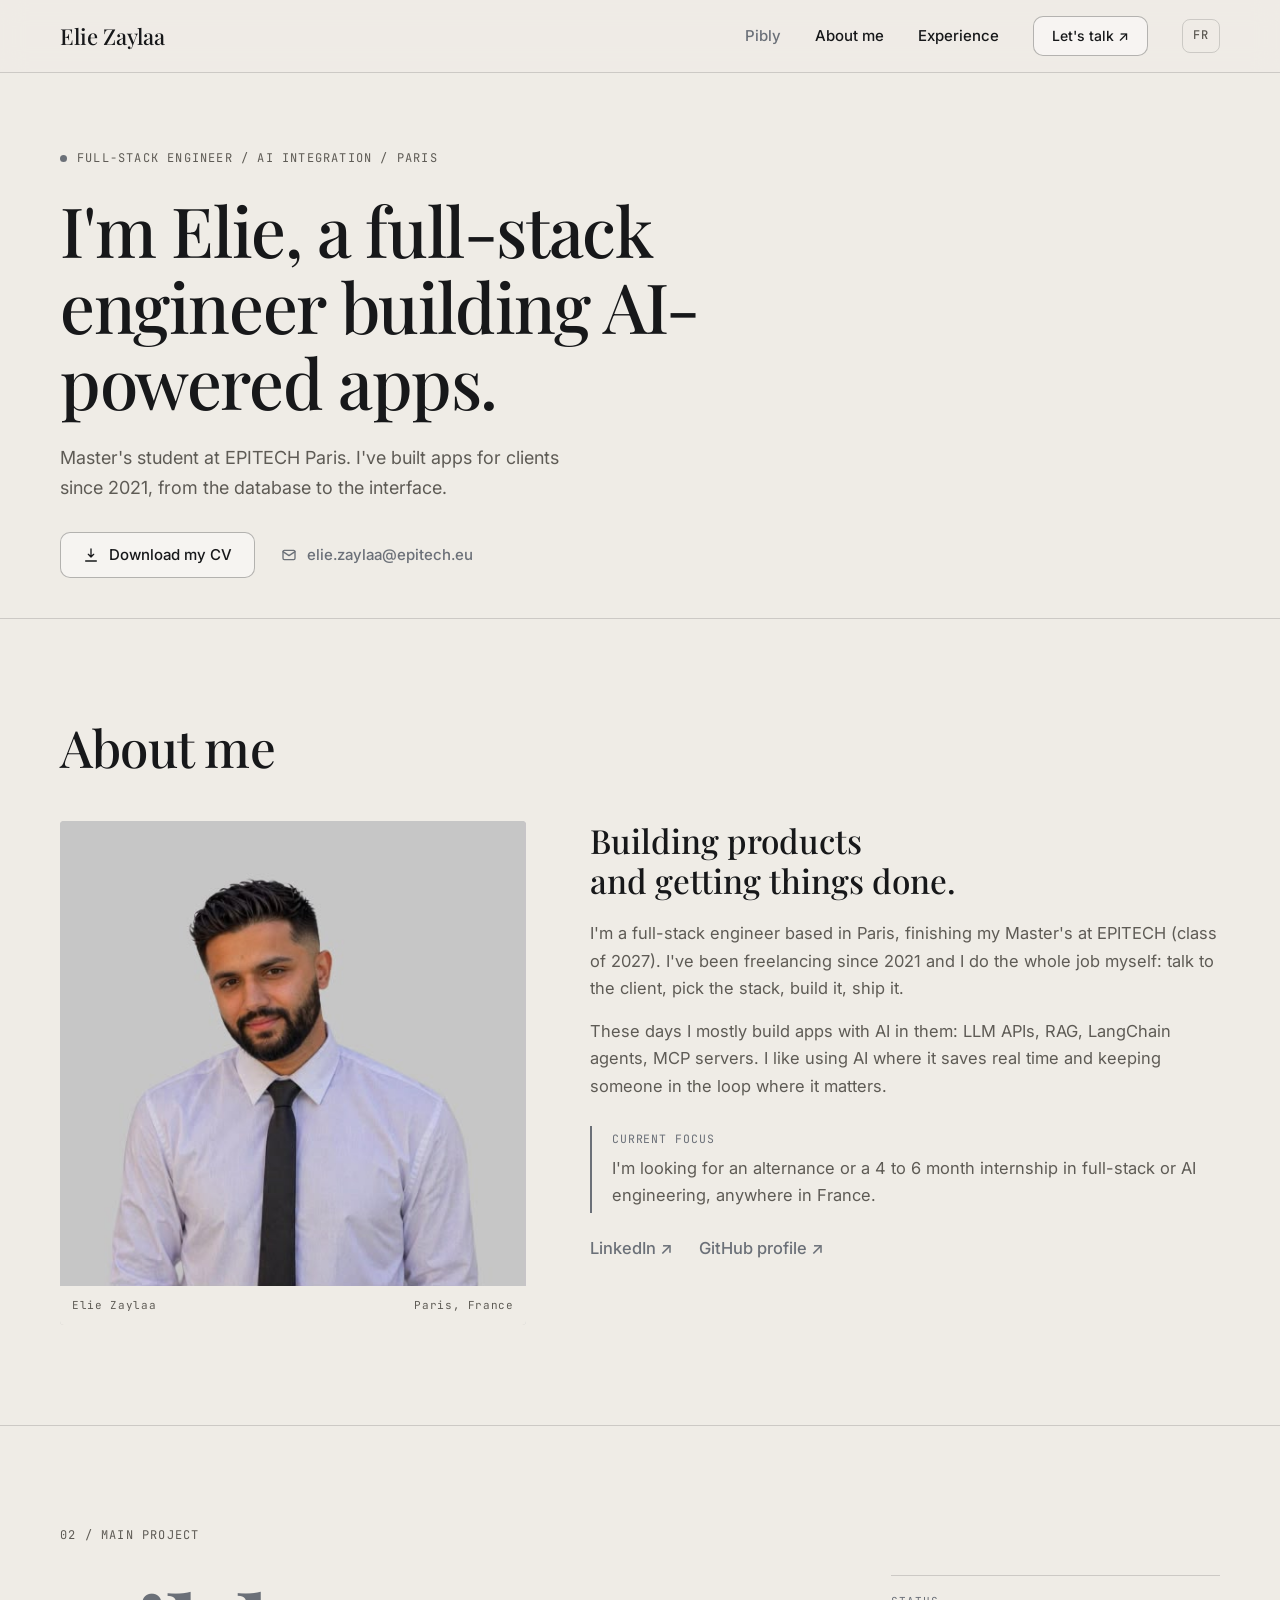
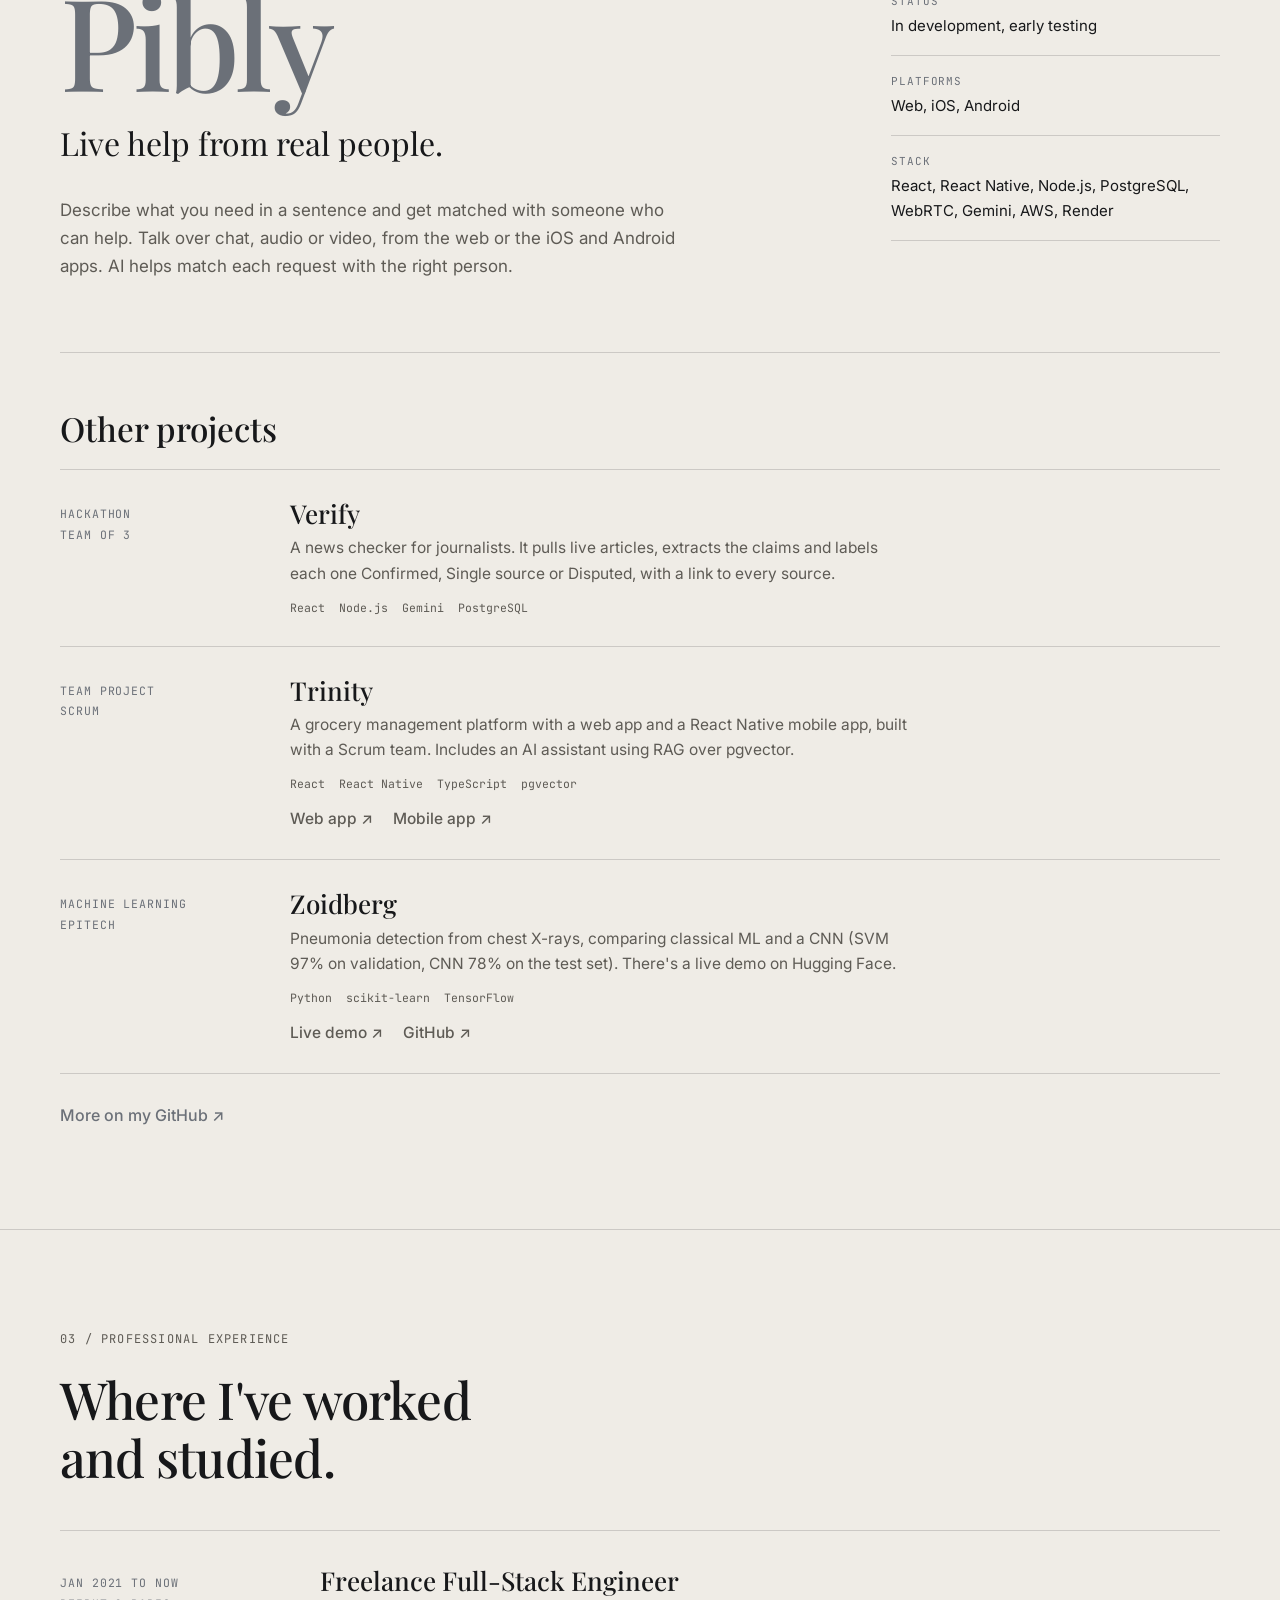
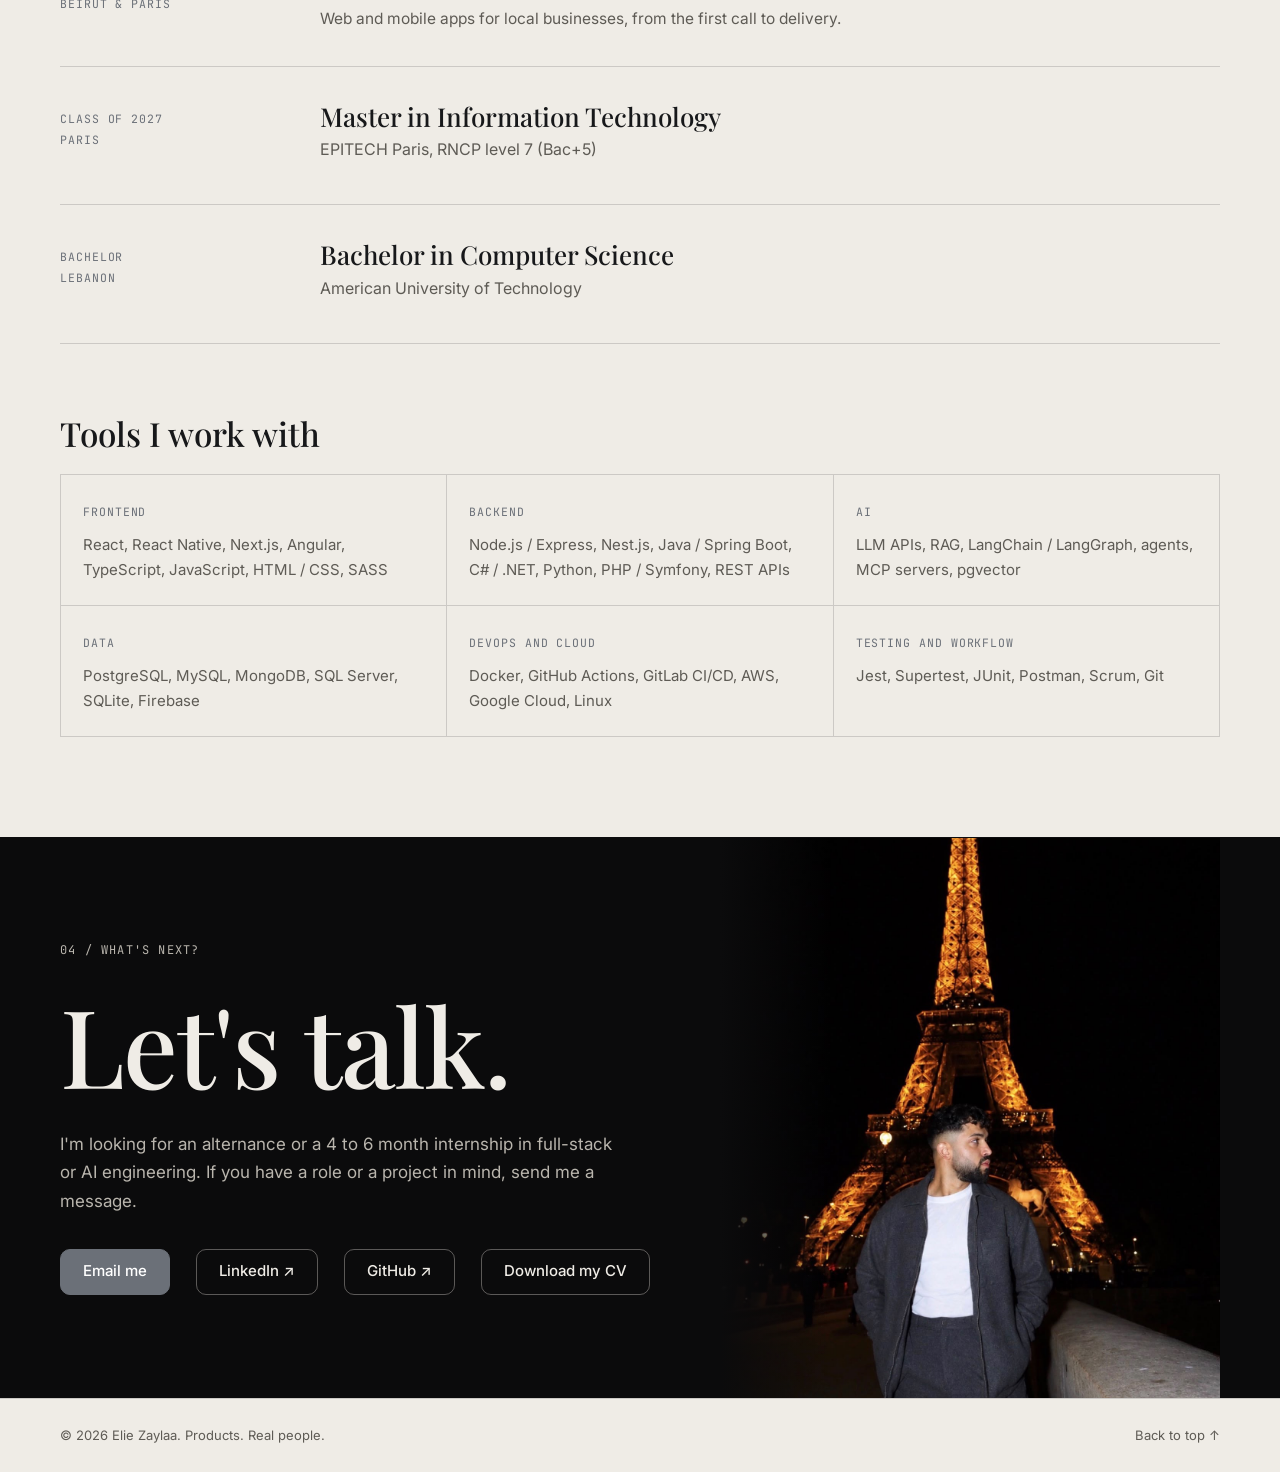
==== index.html @ 5b3e80db "Make refresh always return to the top Co-Authored-By: Claude Sonnet 5.5 <noreply@anthropic.com> Clau" ====
<!doctype html>
<html lang="en">
  <head>
    <meta charset="UTF-8" />
    <script>if ("scrollRestoration" in history) history.scrollRestoration = "manual";</script>
    <meta name="viewport" content="width=device-width, initial-scale=1.0" />
    <meta name="theme-color" content="#e9e6df" />

    <title>Elie Zaylaa | Full-Stack Engineer in Paris</title>
    <meta
      name="description"
      content="Elie Zaylaa is a full-stack engineer based in Paris, Master's student at EPITECH and freelancer since 2021. Open to alternance and internships in France."
    />
    <link rel="canonical" href="https://eliezaylaa.com/" />
    <link rel="alternate" hreflang="en" href="https://eliezaylaa.com/" />
    <link rel="alternate" hreflang="fr" href="https://eliezaylaa.com/fr/" />

    <meta property="og:type" content="website" />
    <meta property="og:title" content="Elie Zaylaa | Full-Stack Engineer in Paris" />
    <meta
      property="og:description"
      content="Full-stack engineer, EPITECH Paris, freelancing since 2021. Open to alternance and internships."
    />
    <meta property="og:url" content="https://eliezaylaa.com/" />
    <meta name="twitter:card" content="summary" />

    <link rel="icon" href="assets/favicon.svg" type="image/svg+xml" />

    <link rel="preconnect" href="https://fonts.googleapis.com" />
    <link rel="preconnect" href="https://fonts.gstatic.com" crossorigin />
    <link
      href="https://fonts.googleapis.com/css2?family=Inter:wght@400;500;600&family=Playfair+Display:wght@400;500;600&family=JetBrains+Mono:wght@400;500&display=swap"
      rel="stylesheet"
    />
    <link rel="stylesheet" href="css/style.css?v=11" />

    <script type="application/ld+json">
      {
        "@context": "https://schema.org",
        "@type": "Person",
        "name": "Elie Zaylaa",
        "url": "https://eliezaylaa.com/",
        "jobTitle": "Full-Stack Engineer",
        "email": "mailto:elie.zaylaa@epitech.eu",
        "address": { "@type": "PostalAddress", "addressLocality": "Paris", "addressCountry": "FR" },
        "alumniOf": "EPITECH Paris",
        "sameAs": ["https://github.com/eliezaylaa", "https://linkedin.com/in/eliezaylaa"]
      }
    </script>
  </head>

  <body>
    <a class="skip" href="#main">Skip to content</a>

    <header class="nav" id="nav">
      <div class="nav-inner">
        <a class="brand" href="#top">Elie Zaylaa</a>
        <button class="nav-toggle" aria-label="Toggle menu" aria-expanded="false" aria-controls="nav-links">
          <span></span><span></span>
        </button>
        <nav id="nav-links" class="nav-links" aria-label="Main">
          <a class="nav-pibly" href="#projects">Pibly</a>
          <a href="#about">About me</a>
          <a href="#experience">Experience</a>
          <a href="#contact" class="btn small">Let's talk ↗</a>
          <a class="lang" href="fr/" hreflang="fr" lang="fr" aria-label="Version française">FR</a>
        </nav>
      </div>
    </header>

    <main id="main">
      <!-- HERO -->
      <section class="hero" id="top">
        <div class="wrap hero-grid">
          <div class="hero-text">
          <p class="label"><i class="dot"></i> Full-stack engineer / AI integration / Paris</p>
          <h1>I'm Elie, a full-stack engineer building AI-powered apps.</h1>
          <p class="lead">Master's student at EPITECH Paris. I've built apps for clients since 2021, from the database to the interface.</p>
          <div class="hero-actions">
            <a class="btn" href="assets/en/CV_Elie_Zaylaa.pdf" download>
              <svg width="16" height="16" viewBox="0 0 24 24" fill="none" stroke="currentColor" stroke-width="2" stroke-linecap="round" stroke-linejoin="round" aria-hidden="true"><path d="M12 3v12m0 0l-4-4m4 4l4-4M4 21h16"/></svg>
              Download my CV
            </a>
            <a class="mail" href="mailto:elie.zaylaa@epitech.eu">
              <svg width="16" height="16" viewBox="0 0 24 24" fill="none" stroke="currentColor" stroke-width="2" stroke-linecap="round" stroke-linejoin="round" aria-hidden="true"><rect x="3" y="5" width="18" height="14" rx="2"/><path d="M3 7l9 6 9-6"/></svg>
              elie.zaylaa@epitech.eu
            </a>
          </div>
          </div>
        </div>
      </section>

      <!-- ABOUT -->
      <section class="section" id="about">
        <div class="wrap">
          <h2 class="title reveal">About me</h2>
          <div class="about-grid">
            <figure class="portrait reveal">
              <img src="assets/photo.jpg?v=4" alt="Elie Zaylaa" width="1200" height="1200" loading="lazy" />
              <figcaption><span>Elie Zaylaa</span><span>Paris, France</span></figcaption>
            </figure>
            <div class="reveal">
              <h3 class="serif-lg">Building products<br />and getting things done.</h3>
              <p>
                I'm a full-stack engineer based in Paris, finishing my Master's at EPITECH (class of 2027). I've been
                freelancing since 2021 and I do the whole job myself: talk to the client, pick the stack, build it,
                ship it.
              </p>
              <p>
                These days I mostly build apps with AI in them: LLM APIs, RAG, LangChain agents, MCP servers. I like
                using AI where it saves real time and keeping someone in the loop where it matters.
              </p>
              <blockquote class="focus">
                <span class="mono-sm red">Current focus</span>
                I'm looking for an alternance or a 4 to 6 month internship in full-stack or AI engineering, anywhere
                in France.
              </blockquote>
              <p class="links">
                <a href="https://linkedin.com/in/eliezaylaa" target="_blank" rel="noopener">LinkedIn ↗</a>
                <a href="https://github.com/eliezaylaa" target="_blank" rel="noopener">GitHub profile ↗</a>
              </p>
            </div>
          </div>
        </div>
      </section>

      <!-- PROJECTS -->
      <section class="section" id="projects">
        <div class="wrap">
          <p class="label reveal">02 / Main project</p>

          <div class="pibly reveal">
            <div class="pibly-main">
              <h2 class="pibly-title">Pibly</h2>
              <p class="pibly-tag">Live help from real people.</p>
              <p>
                Describe what you need in a sentence and get matched with someone who can help. Talk over chat, audio
                or video, from the web or the iOS and Android apps. AI helps match each request with the right person.
              </p>
            </div>
            <dl class="spec">
              <div><dt>Status</dt><dd>In development, early testing</dd></div>
              <div><dt>Platforms</dt><dd>Web, iOS, Android</dd></div>
              <div><dt>Stack</dt><dd>React, React Native, Node.js, PostgreSQL, WebRTC, Gemini, AWS, Render</dd></div>
            </dl>
          </div>

          <h3 class="serif-lg others-title reveal">Other projects</h3>
          <ul class="others">
            <li class="reveal">
              <div class="o-meta mono-sm">Hackathon<br />Team of 3</div>
              <div class="o-body">
                <h3>Verify</h3>
                <p>A news checker for journalists. It pulls live articles, extracts the claims and labels each one Confirmed, Single source or Disputed, with a link to every source.</p>
                <p class="tags"><span>React</span><span>Node.js</span><span>Gemini</span><span>PostgreSQL</span></p>
              </div>
            </li>
            <li class="reveal">
              <div class="o-meta mono-sm">Team project<br />Scrum</div>
              <div class="o-body">
                <h3>Trinity</h3>
                <p>A grocery management platform with a web app and a React Native mobile app, built with a Scrum team. Includes an AI assistant using RAG over pgvector.</p>
                <p class="tags"><span>React</span><span>React Native</span><span>TypeScript</span><span>pgvector</span></p>
                <p class="o-links">
                  <a href="https://github.com/eliezaylaa/grocery-management-platform" target="_blank" rel="noopener">Web app ↗</a>
                  <a href="https://github.com/Cello-miao/TrinityDevApp" target="_blank" rel="noopener">Mobile app ↗</a>
                </p>
              </div>
            </li>
            <li class="reveal">
              <div class="o-meta mono-sm">Machine learning<br />EPITECH</div>
              <div class="o-body">
                <h3>Zoidberg</h3>
                <p>Pneumonia detection from chest X-rays, comparing classical ML and a CNN (SVM 97% on validation, CNN 78% on the test set). There's a live demo on Hugging Face.</p>
                <p class="tags"><span>Python</span><span>scikit-learn</span><span>TensorFlow</span></p>
                <p class="o-links">
                  <a href="https://huggingface.co/spaces/eliezaylaa/zoidberg" target="_blank" rel="noopener">Live demo ↗</a>
                  <a href="https://github.com/eliezaylaa/zoidberg" target="_blank" rel="noopener">GitHub ↗</a>
                </p>
              </div>
            </li>
          </ul>
          <p class="more reveal"><a href="https://github.com/eliezaylaa" target="_blank" rel="noopener">More on my GitHub ↗</a></p>
        </div>
      </section>

      <!-- EXPERIENCE -->
      <section class="section" id="experience">
        <div class="wrap">
          <p class="label reveal">03 / Professional experience</p>
          <h2 class="title reveal">Where I've worked<br />and studied.</h2>

          <div class="timeline">
            <div class="t-item reveal">
              <div class="t-meta mono-sm">Jan 2021 to now<br />Beirut &amp; Paris</div>
              <div class="t-body">
                <h3>Freelance Full-Stack Engineer</h3>
                <p>Web and mobile apps for local businesses, from the first call to delivery.</p>
              </div>
            </div>
            <div class="t-item reveal">
              <div class="t-meta mono-sm">Class of 2027<br />Paris</div>
              <div class="t-body">
                <h3>Master in Information Technology</h3>
                <p class="sub">EPITECH Paris, RNCP level 7 (Bac+5)</p>
              </div>
            </div>
            <div class="t-item reveal">
              <div class="t-meta mono-sm">Bachelor<br />Lebanon</div>
              <div class="t-body">
                <h3>Bachelor in Computer Science</h3>
                <p class="sub">American University of Technology</p>
              </div>
            </div>
          </div>

          <h3 class="serif-lg tools-title reveal">Tools I work with</h3>
          <div class="toolbox reveal">
            <div><span class="mono-sm red">Frontend</span><p>React, React Native, Next.js, Angular, TypeScript, JavaScript, HTML / CSS, SASS</p></div>
            <div><span class="mono-sm red">Backend</span><p>Node.js / Express, Nest.js, Java / Spring Boot, C# / .NET, Python, PHP / Symfony, REST APIs</p></div>
            <div><span class="mono-sm red">AI</span><p>LLM APIs, RAG, LangChain / LangGraph, agents, MCP servers, pgvector</p></div>
            <div><span class="mono-sm red">Data</span><p>PostgreSQL, MySQL, MongoDB, SQL Server, SQLite, Firebase</p></div>
            <div><span class="mono-sm red">DevOps and cloud</span><p>Docker, GitHub Actions, GitLab CI/CD, AWS, Google Cloud, Linux</p></div>
            <div><span class="mono-sm red">Testing and workflow</span><p>Jest, Supertest, JUnit, Postman, Scrum, Git</p></div>
          </div>
        </div>
      </section>

      <!-- CONTACT -->
      <section class="section contact" id="contact">
        <div class="wrap contact-grid">
          <div class="contact-copy">
            <p class="label reveal">04 / What's next?</p>
            <h2 class="title big reveal">Let's talk.</h2>
            <p class="contact-text reveal">
              I'm looking for an alternance or a 4 to 6 month internship in full-stack or AI engineering. If you have a
              role or a project in mind, send me a message.
            </p>
            <div class="hero-actions reveal">
              <a class="btn red-btn" href="mailto:elie.zaylaa@epitech.eu">Email me</a>
              <a class="btn" href="https://linkedin.com/in/eliezaylaa" target="_blank" rel="noopener">LinkedIn ↗</a>
              <a class="btn" href="https://github.com/eliezaylaa" target="_blank" rel="noopener">GitHub ↗</a>
              <a class="btn" href="assets/en/CV_Elie_Zaylaa.pdf" download>Download my CV</a>
            </div>
          </div>
          <figure class="paris reveal">
            <img src="assets/paris.jpg?v=1" alt="Elie in front of the Eiffel Tower at night" width="1306" height="1971" loading="lazy" />
          </figure>
        </div>
      </section>
    </main>

    <footer class="footer">
      <div class="wrap footer-row">
        <span>© <span id="year">2026</span> Elie Zaylaa. Products. Real people.</span>
        <a href="#top">Back to top ↑</a>
      </div>
    </footer>

    <script src="js/main.js?v=5"></script>
  </body>
</html>
---- css/style.css ----
:root {
  --bg: #efece6;
  --ink: #17181a;
  --muted: #5e5b55;
  --line: rgba(23, 24, 26, 0.16);
  --red: #6b7078;
  --red-dark: #4b4f55;
  --card: rgba(255, 255, 255, 0.35);
  --serif: "Playfair Display", Georgia, serif;
  --mono: "JetBrains Mono", ui-monospace, monospace;
}

* { box-sizing: border-box; }
html { scroll-behavior: smooth; scroll-padding-top: 90px; }
body {
  margin: 0;
  font-family: Inter, system-ui, sans-serif;
  color: var(--ink);
  line-height: 1.65;
  -webkit-font-smoothing: antialiased;
  overflow-x: hidden;
  background-color: var(--bg);
}
a { color: inherit; text-decoration: none; }
ul { list-style: none; margin: 0; padding: 0; }
h1, h2, h3, p, blockquote, figure { margin: 0; }
img { max-width: 100%; display: block; }

.wrap { width: min(1160px, 100% - 56px); margin-inline: auto; }

.skip { position: absolute; left: -999px; top: 8px; z-index: 100; background: var(--ink); color: #fff; padding: 8px 14px; border-radius: 8px; }
.skip:focus { left: 8px; }
:focus-visible { outline: 2px solid var(--red); outline-offset: 3px; }

.mono-sm { font-family: var(--mono); font-size: 11.5px; letter-spacing: 0.08em; text-transform: uppercase; }
.red { color: var(--red); }

/* Nav */
.nav { position: sticky; top: 0; z-index: 50; background: rgba(239, 236, 230, 0.9); backdrop-filter: blur(12px); border-bottom: 1px solid var(--line); }
.nav-inner { width: min(1160px, 100% - 56px); margin-inline: auto; display: flex; align-items: center; justify-content: space-between; padding: 16px 0; }
.brand { font-family: var(--serif); font-weight: 500; font-size: 22px; letter-spacing: 0; }
.nav-links { display: flex; align-items: center; gap: 34px; font-size: 15px; font-weight: 500; }
.nav-links a:not(.btn):hover, .nav-links a.active { color: var(--red); }

.nav-toggle { display: none; background: none; border: 0; width: 42px; height: 42px; cursor: pointer; position: relative; }
.nav-toggle span { position: absolute; left: 10px; right: 10px; height: 2px; background: var(--ink); transition: transform 0.25s, top 0.25s; }
.nav-toggle span:first-child { top: 16px; }
.nav-toggle span:last-child { top: 24px; }
.nav-toggle[aria-expanded="true"] span:first-child { top: 20px; transform: rotate(45deg); }
.nav-toggle[aria-expanded="true"] span:last-child { top: 20px; transform: rotate(-45deg); }

/* Buttons */
.btn {
  display: inline-flex; align-items: center; gap: 10px; min-height: 46px; padding: 0 22px;
  border-radius: 10px; font-size: 15px; font-weight: 500;
  background: rgba(255, 255, 255, 0.45); border: 1px solid rgba(23, 24, 26, 0.3);
  transition: transform 0.2s, background 0.2s, border-color 0.2s;
}
.btn:hover { transform: translateY(-2px); background: #fff; border-color: var(--ink); }
.btn.small { min-height: 40px; padding: 0 18px; font-size: 14px; }
.btn.red-btn { background: var(--red); color: #fff; border-color: var(--red); }
.btn.red-btn:hover { background: var(--red-dark); border-color: var(--red-dark); }
.mail { display: inline-flex; align-items: center; gap: 10px; color: var(--red); font-weight: 500; font-size: 15px; }
.mail:hover { text-decoration: underline; text-underline-offset: 4px; }
.hero-actions { display: flex; flex-wrap: wrap; align-items: center; gap: 14px 26px; }

/* Labels and titles */
.label { display: flex; align-items: center; gap: 10px; font-family: var(--mono); font-size: 12px; letter-spacing: 0.1em; text-transform: uppercase; color: var(--muted); margin-bottom: 22px; }
.dot { width: 7px; height: 7px; border-radius: 50%; background: var(--red); }
h1 { font-family: var(--serif); font-weight: 500; font-size: clamp(38px, 5.4vw, 72px); line-height: 1.1; letter-spacing: -0.02em; max-width: 18ch; margin-bottom: 34px; }
.title { font-family: var(--serif); font-weight: 500; font-size: clamp(32px, 4vw, 52px); line-height: 1.12; letter-spacing: -0.015em; margin-bottom: 44px; }
.title.big { font-size: clamp(52px, 8.5vw, 112px); margin-bottom: 26px; }
.serif-lg { font-family: var(--serif); font-weight: 500; font-size: clamp(24px, 2.6vw, 34px); line-height: 1.2; margin-bottom: 20px; }

/* Hero */
.hero { padding: 76px 0 40px; }

/* Sections */
.section { padding: 100px 0; border-top: 1px solid var(--line); }
.about-grid { display: grid; grid-template-columns: 0.85fr 1.15fr; gap: 64px; align-items: start; }
.portrait { position: relative; border-radius: 4px; overflow: hidden; background: #c6c6c6; }
.portrait img { width: 100%; height: auto; aspect-ratio: 1 / 1; object-fit: cover; }
.portrait figcaption { display: flex; justify-content: space-between; padding: 10px 12px; font-family: var(--mono); font-size: 11px; letter-spacing: 0.06em; background: var(--bg); color: var(--muted); }
.about-grid p { color: var(--muted); margin-bottom: 16px; font-size: 16.5px; }
.focus { margin: 26px 0 22px; padding: 4px 0 4px 20px; border-left: 2px solid var(--red); color: var(--muted); font-size: 16.5px; }
.focus .mono-sm { display: block; margin-bottom: 6px; }
.about-grid .links { display: flex; gap: 26px; color: var(--red); font-weight: 500; margin: 0; }
.about-grid .links a:hover { text-decoration: underline; text-underline-offset: 4px; }

/* Main project */
.pibly { display: grid; grid-template-columns: 1.4fr 0.6fr; gap: 64px; align-items: start; padding: 8px 0 56px; border-bottom: 1px solid var(--line); }
.pibly-title { font-family: var(--serif); font-weight: 500; font-size: clamp(64px, 10vw, 128px); line-height: 1; letter-spacing: -0.03em; color: var(--red); }
.pibly-tag { font-family: var(--serif); font-size: clamp(22px, 2.6vw, 32px); margin: 14px 0 26px; }
.pibly-main p:not(.pibly-tag) { color: var(--muted); font-size: 17px; max-width: 56ch; margin-bottom: 16px; }
.spec { margin: 0; border-top: 1px solid var(--line); }
.spec div { padding: 16px 0; border-bottom: 1px solid var(--line); }
.spec dt { font-family: var(--mono); font-size: 11px; letter-spacing: 0.08em; text-transform: uppercase; color: var(--red); margin-bottom: 4px; }
.spec dd { margin: 0; color: var(--ink); font-size: 15px; }

/* Other projects */
.others-title { margin-top: 56px; }
.others { border-top: 1px solid var(--line); }
.others li { display: grid; grid-template-columns: 200px 1fr; gap: 30px; padding: 28px 0; border-bottom: 1px solid var(--line); }
.o-meta { color: var(--red); padding-top: 6px; line-height: 1.8; }
.o-body h3 { font-family: var(--serif); font-weight: 500; font-size: 26px; line-height: 1.2; margin-bottom: 6px; }
.o-body p { color: var(--muted); font-size: 15.5px; max-width: 62ch; }
.tags { display: flex; flex-wrap: wrap; gap: 6px 14px; margin-top: 12px; }
.tags span { font-family: var(--mono); font-size: 11.5px; color: var(--muted); }
.o-links { display: flex; gap: 20px; margin-top: 12px; color: var(--red); font-weight: 500; font-size: 15px; }
.o-links a:hover { text-decoration: underline; text-underline-offset: 4px; }
.more { margin-top: 28px; color: var(--red); font-weight: 500; }
.more a:hover { text-decoration: underline; text-underline-offset: 4px; }

/* Timeline */
.timeline { border-top: 1px solid var(--line); }
.t-item { display: grid; grid-template-columns: 230px 1fr; gap: 30px; padding: 34px 0; border-bottom: 1px solid var(--line); }
.t-meta { color: var(--red); padding-top: 8px; line-height: 1.8; }
.t-body h3 { font-family: var(--serif); font-weight: 500; font-size: 26px; line-height: 1.2; }
.sub { color: var(--muted); margin: 4px 0 8px; }
.t-body ul { margin-top: 12px; }
.t-body li { position: relative; padding-left: 20px; color: var(--muted); font-size: 15.5px; margin-bottom: 8px; }
.t-body li::before { content: ""; position: absolute; left: 0; top: 0.78em; width: 9px; height: 1px; background: var(--red); }
.tools-title { margin-top: 70px; }
.toolbox { display: grid; grid-template-columns: repeat(3, 1fr); gap: 0; border-top: 1px solid var(--line); border-left: 1px solid var(--line); }
.toolbox div { padding: 22px; border-right: 1px solid var(--line); border-bottom: 1px solid var(--line); }
.toolbox p { margin-top: 10px; color: var(--muted); font-size: 15px; }

/* Contact */
.contact-text { max-width: 52ch; color: var(--muted); font-size: 17px; margin-bottom: 34px; }
.footer { border-top: 1px solid var(--line); padding: 26px 0; font-size: 13px; color: var(--muted); }
.footer-row { display: flex; justify-content: space-between; gap: 12px; flex-wrap: wrap; }
.footer a:hover { color: var(--red); }

/* Reveal */
.js .reveal { opacity: 0; transform: translateY(22px); transition: opacity 0.7s ease, transform 0.7s ease; }
.js .reveal.in { opacity: 1; transform: none; }

/* Responsive */
@media (max-width: 900px) {
  .hero { padding-top: 48px; }
  .about-grid { grid-template-columns: 1fr; gap: 36px; }
  .pibly { grid-template-columns: 1fr; gap: 36px; }
  .others li { grid-template-columns: 1fr; gap: 6px; }
  .portrait { max-width: 420px; }
  .t-item { grid-template-columns: 1fr; gap: 6px; }
  .toolbox { grid-template-columns: 1fr 1fr; }
  .section { padding: 72px 0; }
}
@media (max-width: 720px) {
  .nav-toggle { display: block; }
  .nav-links {
    position: absolute; top: 100%; left: 0; right: 0; flex-direction: column; align-items: stretch; gap: 0;
    background: var(--bg); border-bottom: 1px solid var(--line); padding: 8px 28px 20px;
    opacity: 0; pointer-events: none; transform: translateY(-8px); transition: opacity 0.2s, transform 0.2s;
  }
  .nav-links.open { opacity: 1; pointer-events: auto; transform: none; }
  .nav-links a:not(.btn) { padding: 14px 0; border-bottom: 1px solid var(--line); }
  .nav-links .btn { margin-top: 14px; justify-content: center; }
}
@media (max-width: 560px) {
  .wrap, .nav-inner { width: calc(100% - 36px); }
  .toolbox { grid-template-columns: 1fr; }
}
@media (prefers-reduced-motion: reduce) {
  html { scroll-behavior: auto; }
  *, *::before, *::after { transition: none !important; animation: none !important; }
  .js .reveal { opacity: 1; transform: none; }
}
.lead { color: var(--muted); font-size: 18px; max-width: 46ch; margin: -10px 0 30px; }

/* Contact: dark panel with the Paris photo */
.contact { background: #0b0b0c; color: #efece6; padding: 0; overflow: hidden; }
.contact .label { color: #b9b5ad; }
.contact .title { color: #efece6; }
.contact .contact-text { color: #b9b5ad; }
.contact .btn { color: #efece6; border-color: rgba(239, 236, 230, 0.35); background: transparent; }
.contact .btn:hover { background: rgba(239, 236, 230, 0.1); border-color: #efece6; }
.contact .btn.red-btn { background: var(--red); border-color: var(--red); color: #fff; }
.contact .btn.red-btn:hover { background: var(--red-dark); border-color: var(--red-dark); }
.contact-grid { display: grid; grid-template-columns: 1.1fr 0.9fr; gap: 48px; align-items: center; }
.contact-copy { padding: 96px 0; }
.paris { margin: 0; align-self: stretch; min-height: 560px; position: relative; }
.paris img { position: absolute; inset: 0; width: 100%; height: 100%; object-fit: cover; object-position: 50% 62%; }
.paris::before { content: ""; position: absolute; inset: 0 auto 0 0; width: 22%; z-index: 1; background: linear-gradient(90deg, #0b0b0c, rgba(11, 11, 12, 0)); }
@media (max-width: 900px) {
  .contact-grid { grid-template-columns: 1fr; gap: 0; }
  .contact-copy { padding: 64px 0 36px; }
  .paris { min-height: 0; aspect-ratio: 4 / 5; margin: 0 -28px; }
  .paris::before { display: none; }
}

.nav-links .lang { font-family: var(--mono); font-size: 12px; letter-spacing: 0.08em; color: var(--muted); border: 1px solid var(--line); border-radius: 8px; padding: 6px 10px; }
.nav-links .lang:hover { color: var(--red); border-color: var(--red); }
.nav-links a.nav-pibly { color: var(--red); }
.t-body > p:not(.sub) { margin-top: 10px; color: var(--muted); font-size: 15.5px; max-width: 62ch; }
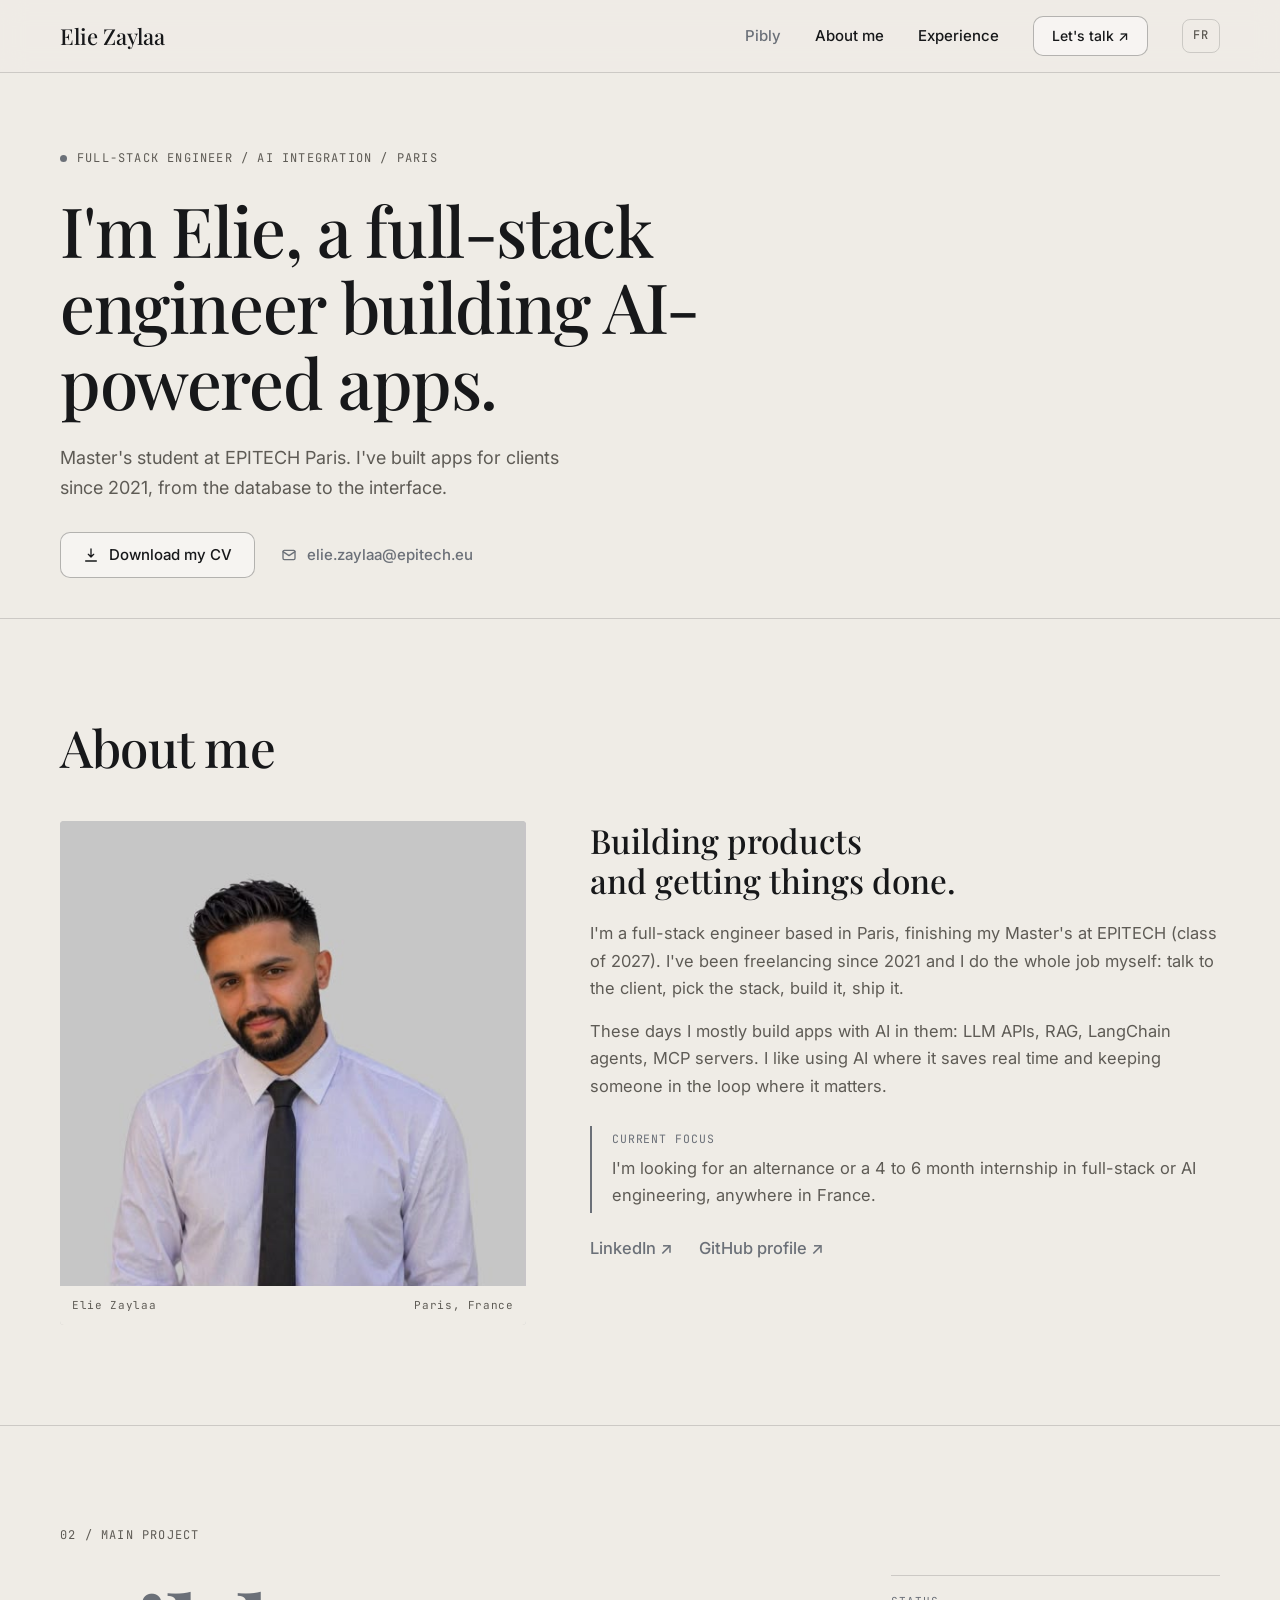
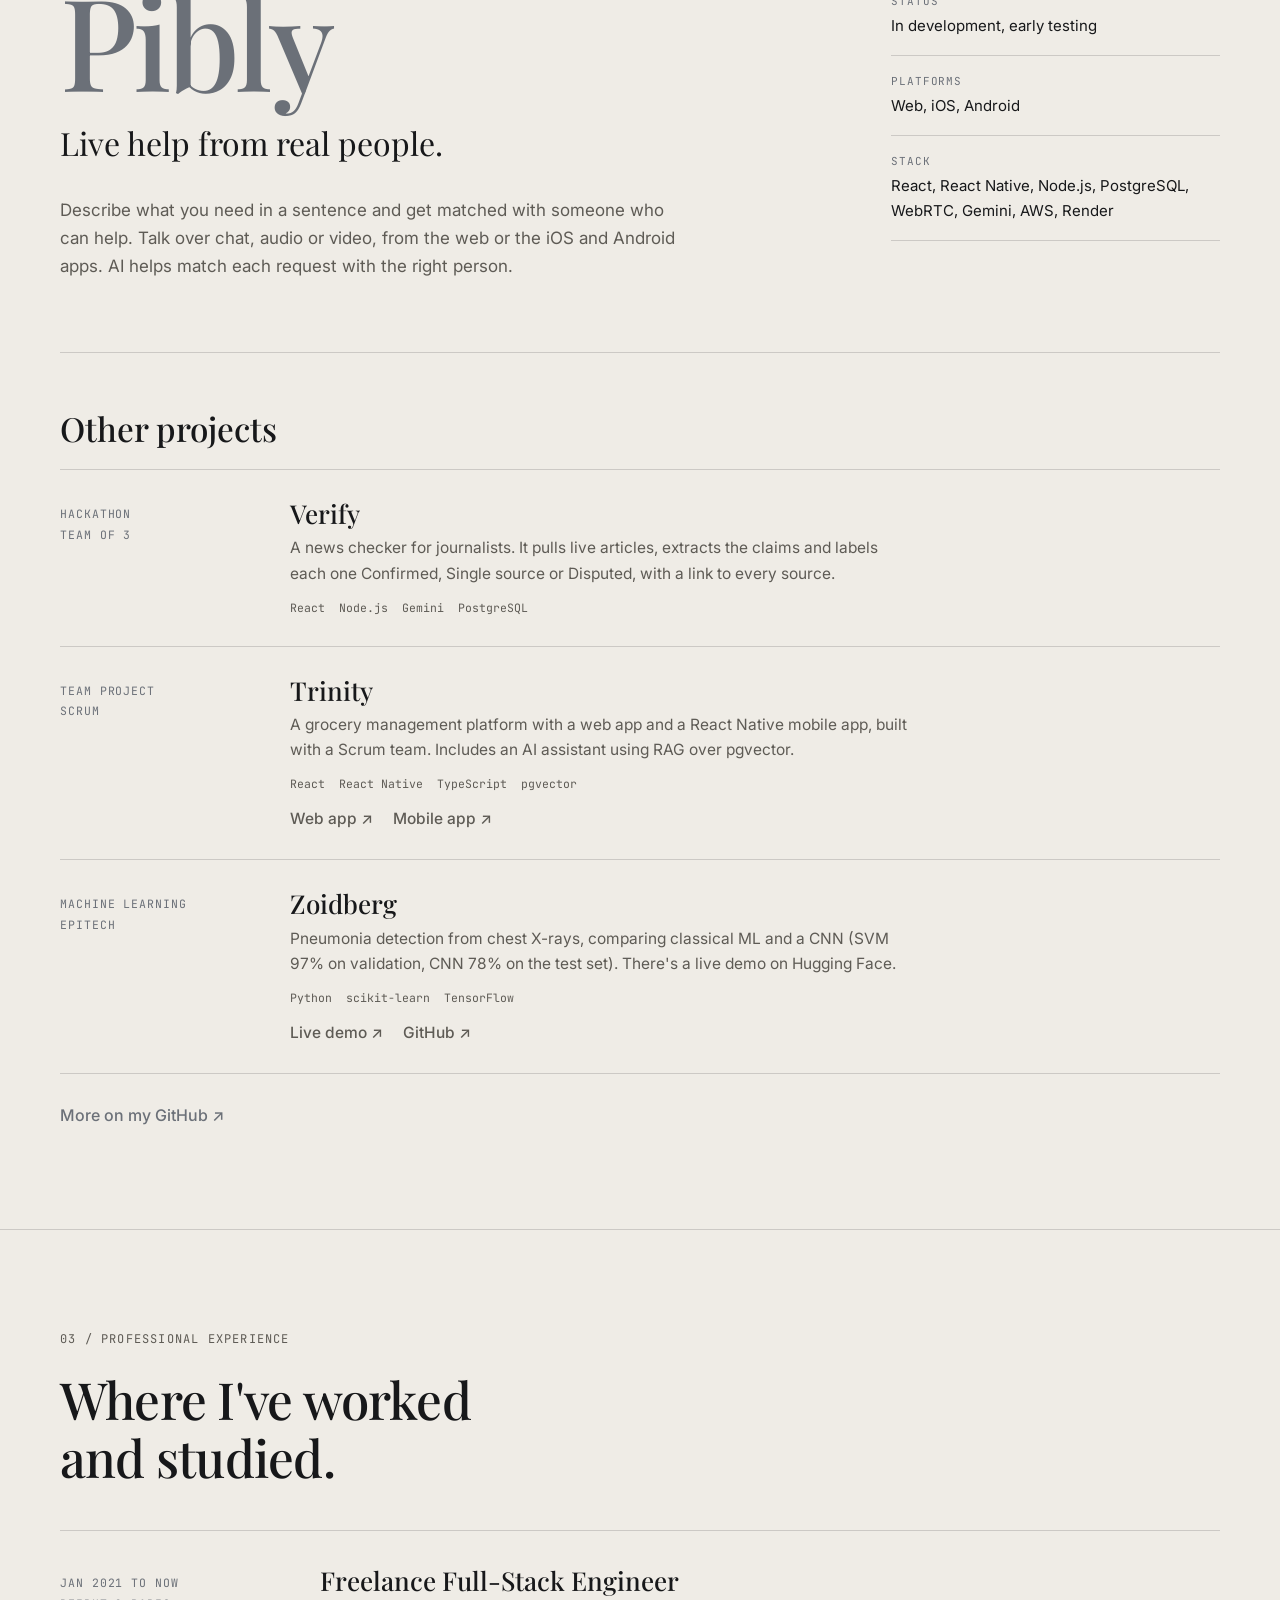
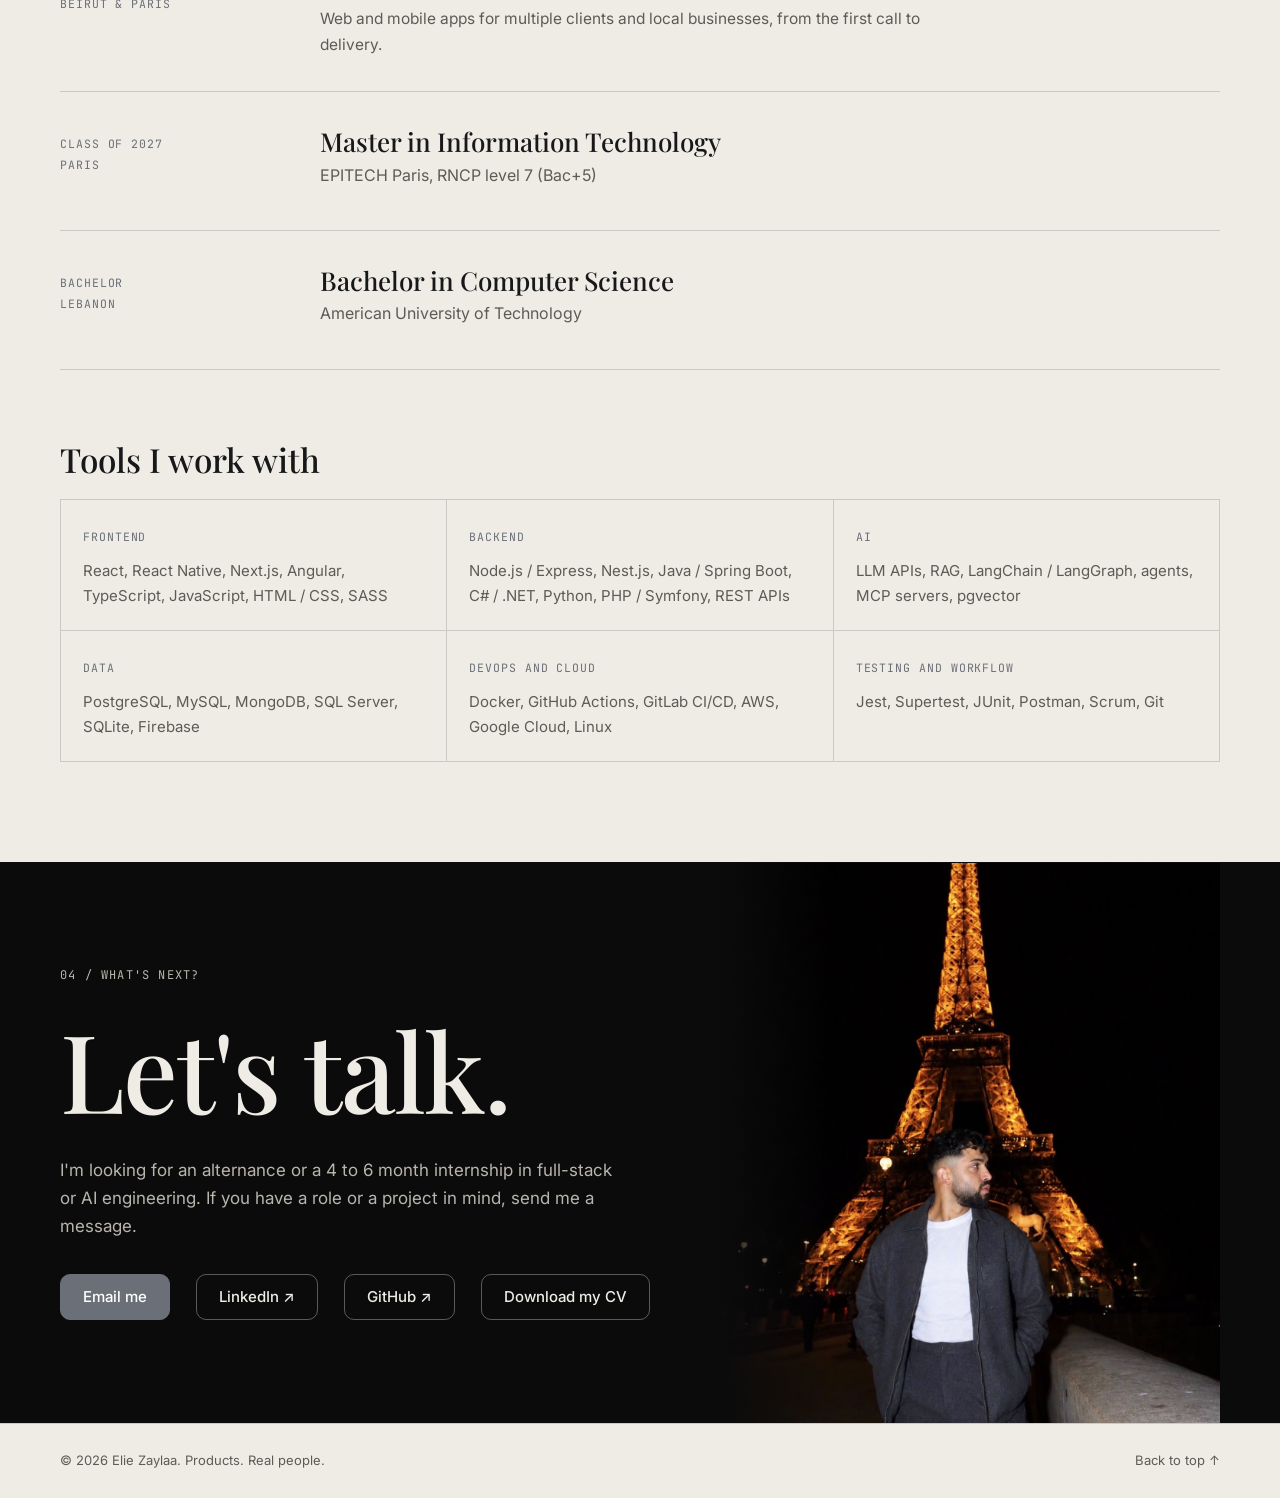
==== commit caca62a0: "Freelance line: multiple clients and local businesses Co-Authored-By: Claude Sonnet 5.5 <noreply@ant" ====
--- a/index.html
+++ b/index.html
@@ -195,7 +195,7 @@
               <div class="t-meta mono-sm">Jan 2021 to now<br />Beirut &amp; Paris</div>
               <div class="t-body">
                 <h3>Freelance Full-Stack Engineer</h3>
-                <p>Web and mobile apps for local businesses, from the first call to delivery.</p>
+                <p>Web and mobile apps for multiple clients and local businesses, from the first call to delivery.</p>
               </div>
             </div>
             <div class="t-item reveal">
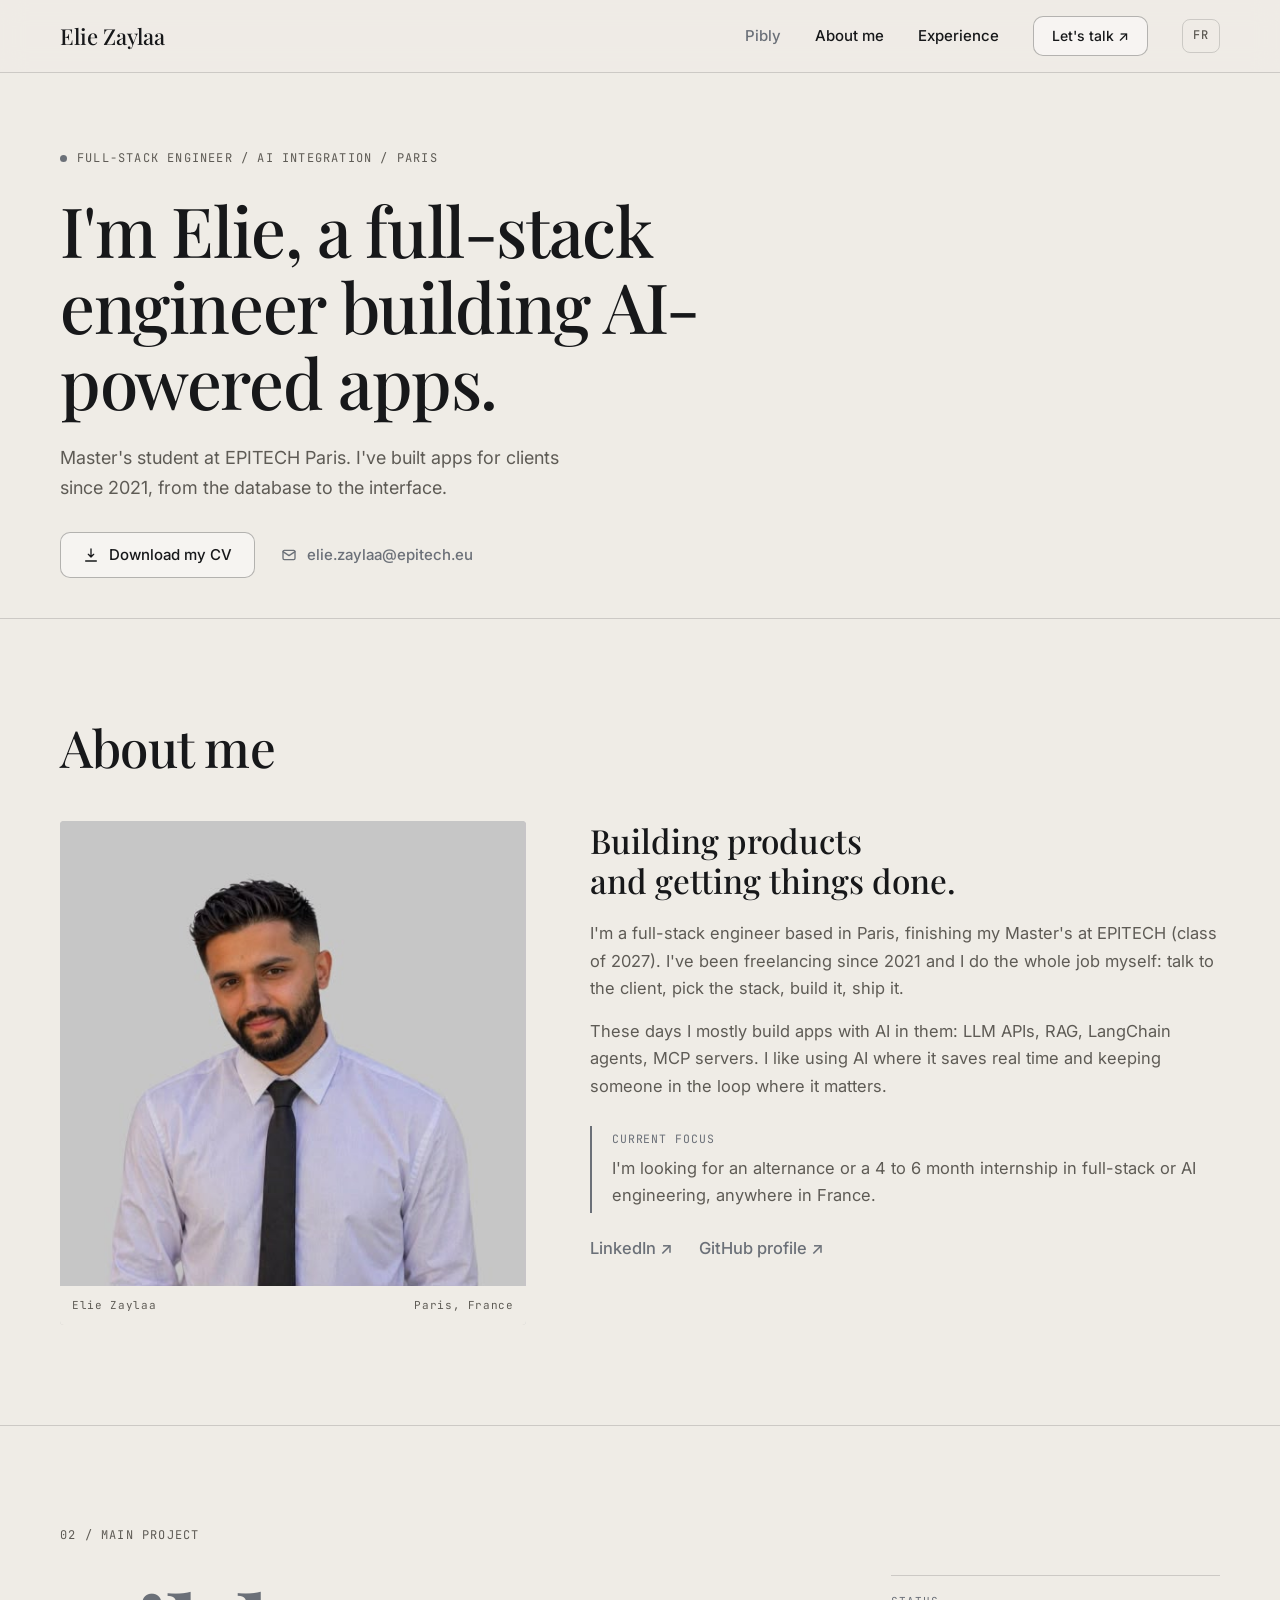
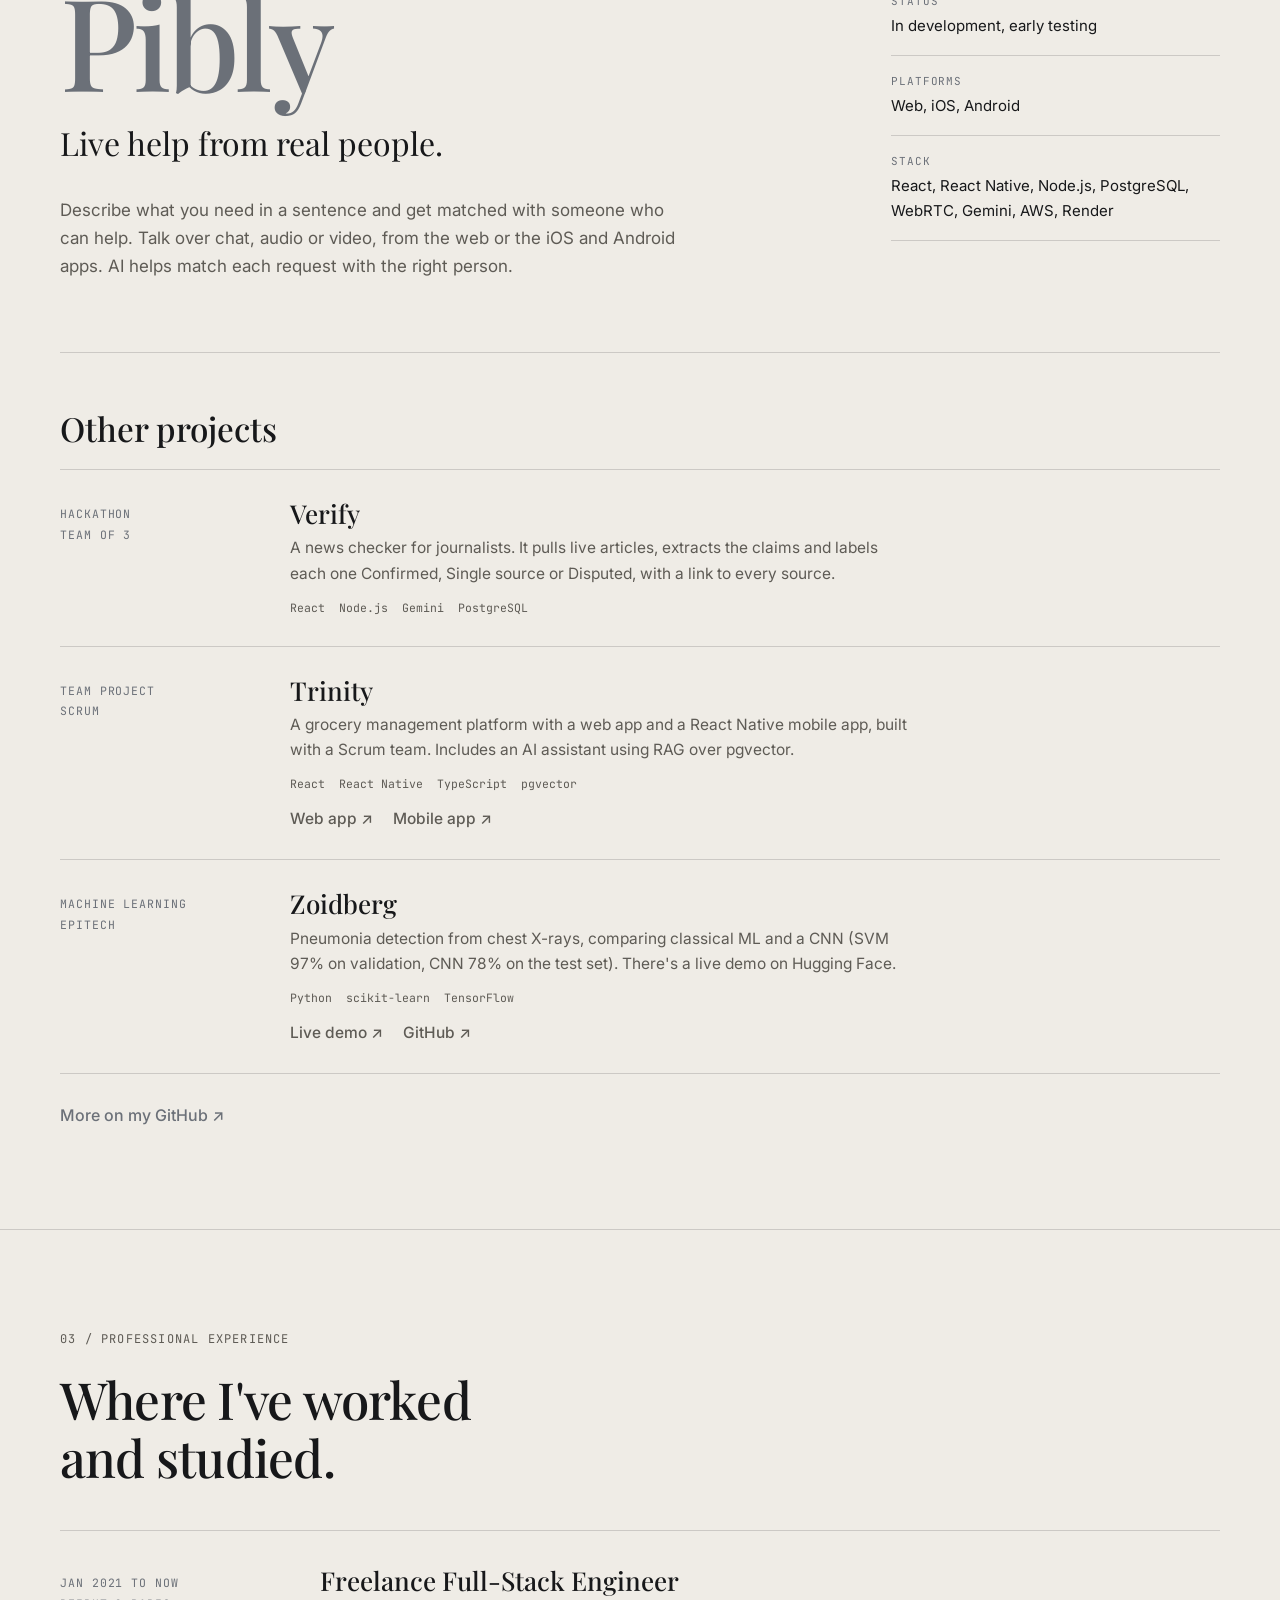
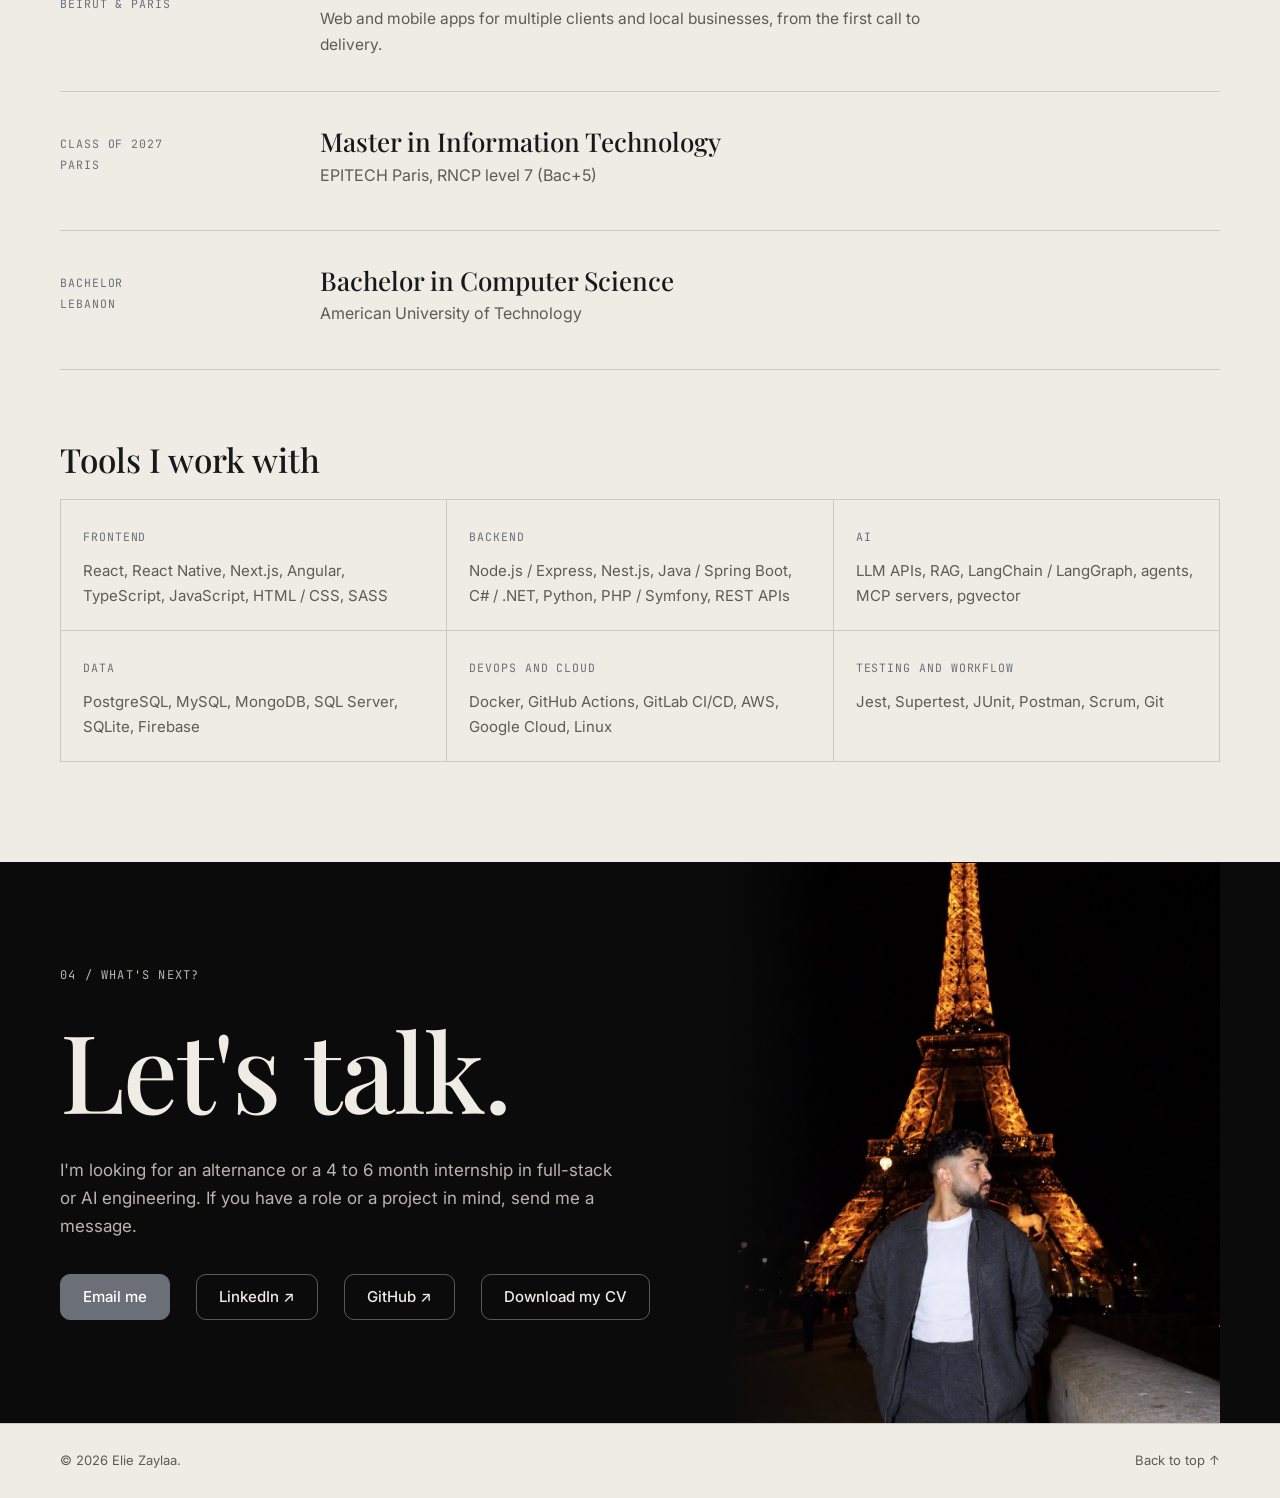
==== commit 522fb687: "Remove footer tagline Co-Authored-By: Claude Sonnet 5.5 <noreply@anthropic.com> Claude-Session: http" ====
--- a/index.html
+++ b/index.html
@@ -24,7 +24,7 @@
     <meta property="og:url" content="https://eliezaylaa.com/" />
     <meta name="twitter:card" content="summary" />
 
-    <link rel="icon" href="assets/favicon.svg" type="image/svg+xml" />
+    <link rel="icon" href="assets/favicon.svg?v=5" type="image/svg+xml" />
 
     <link rel="preconnect" href="https://fonts.googleapis.com" />
     <link rel="preconnect" href="https://fonts.gstatic.com" crossorigin />
@@ -252,7 +252,7 @@
 
     <footer class="footer">
       <div class="wrap footer-row">
-        <span>© <span id="year">2026</span> Elie Zaylaa. Products. Real people.</span>
+        <span>© <span id="year">2026</span> Elie Zaylaa.</span>
         <a href="#top">Back to top ↑</a>
       </div>
     </footer>
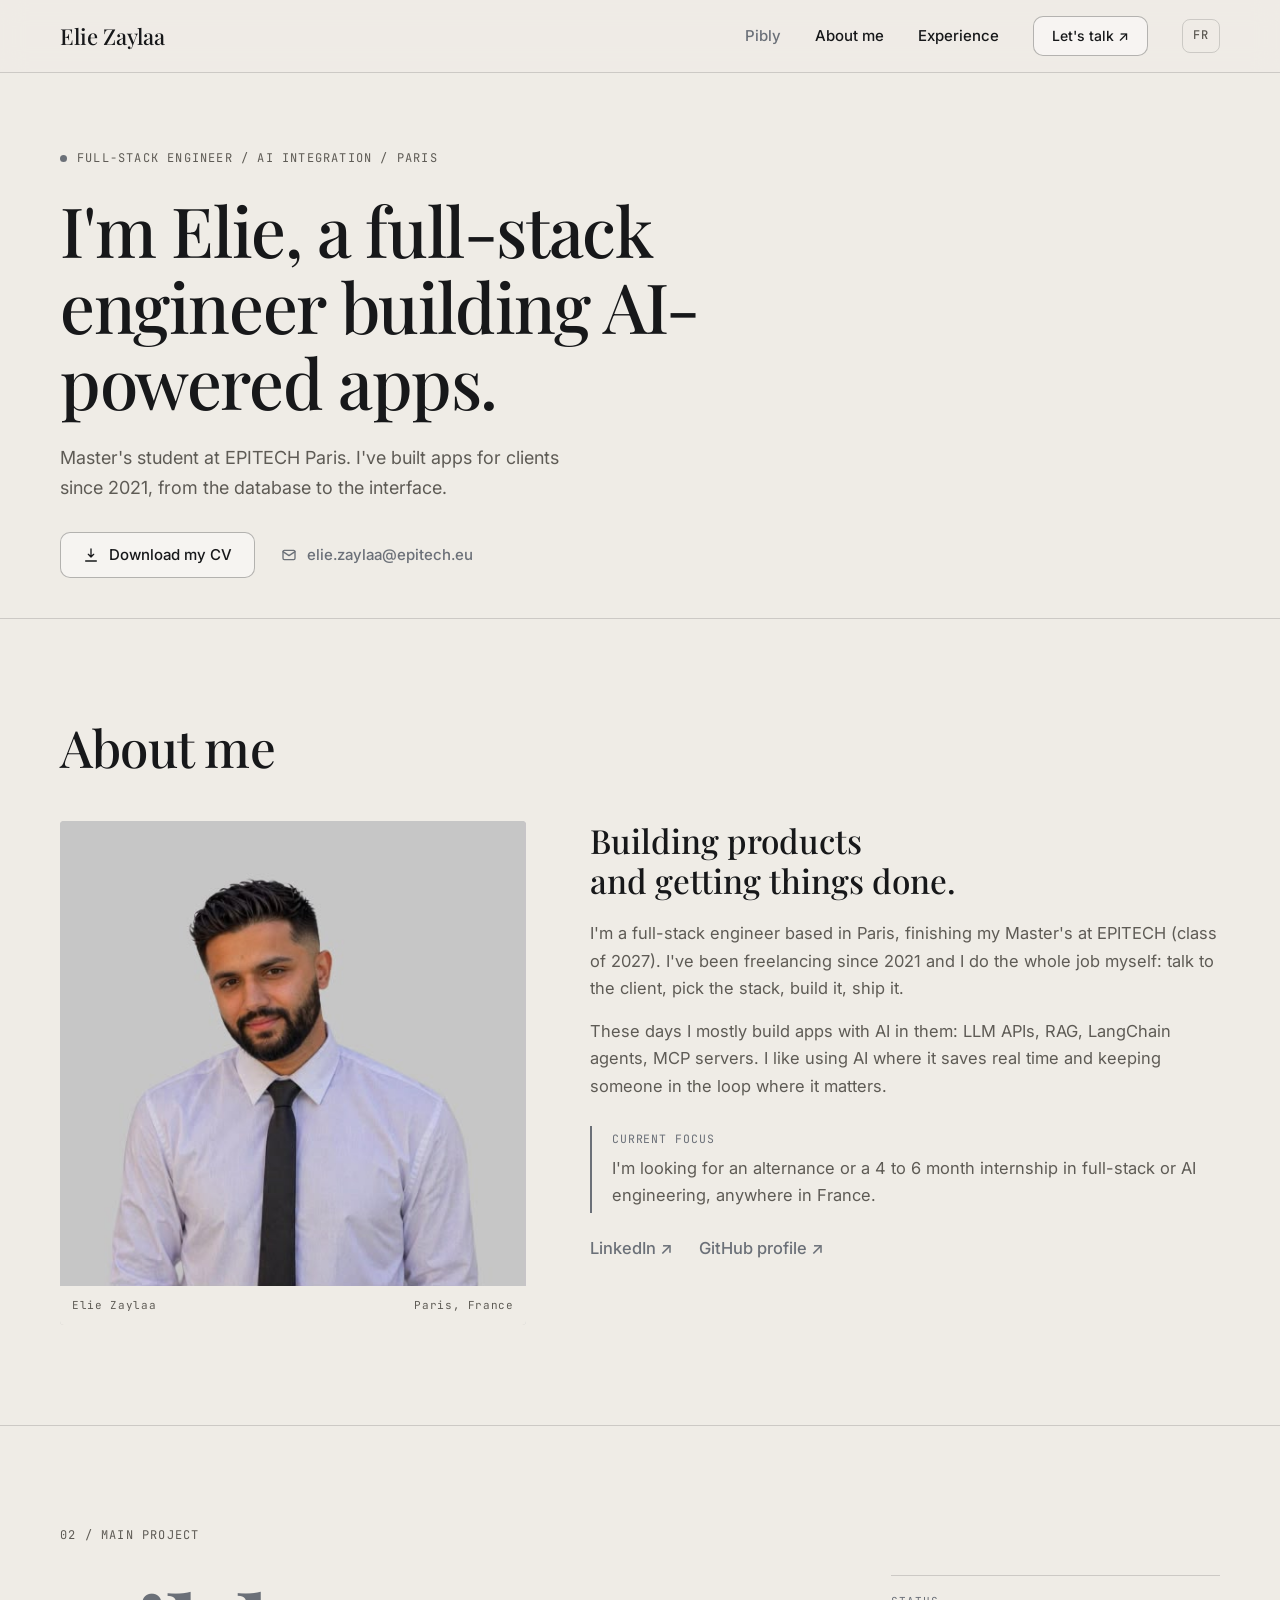
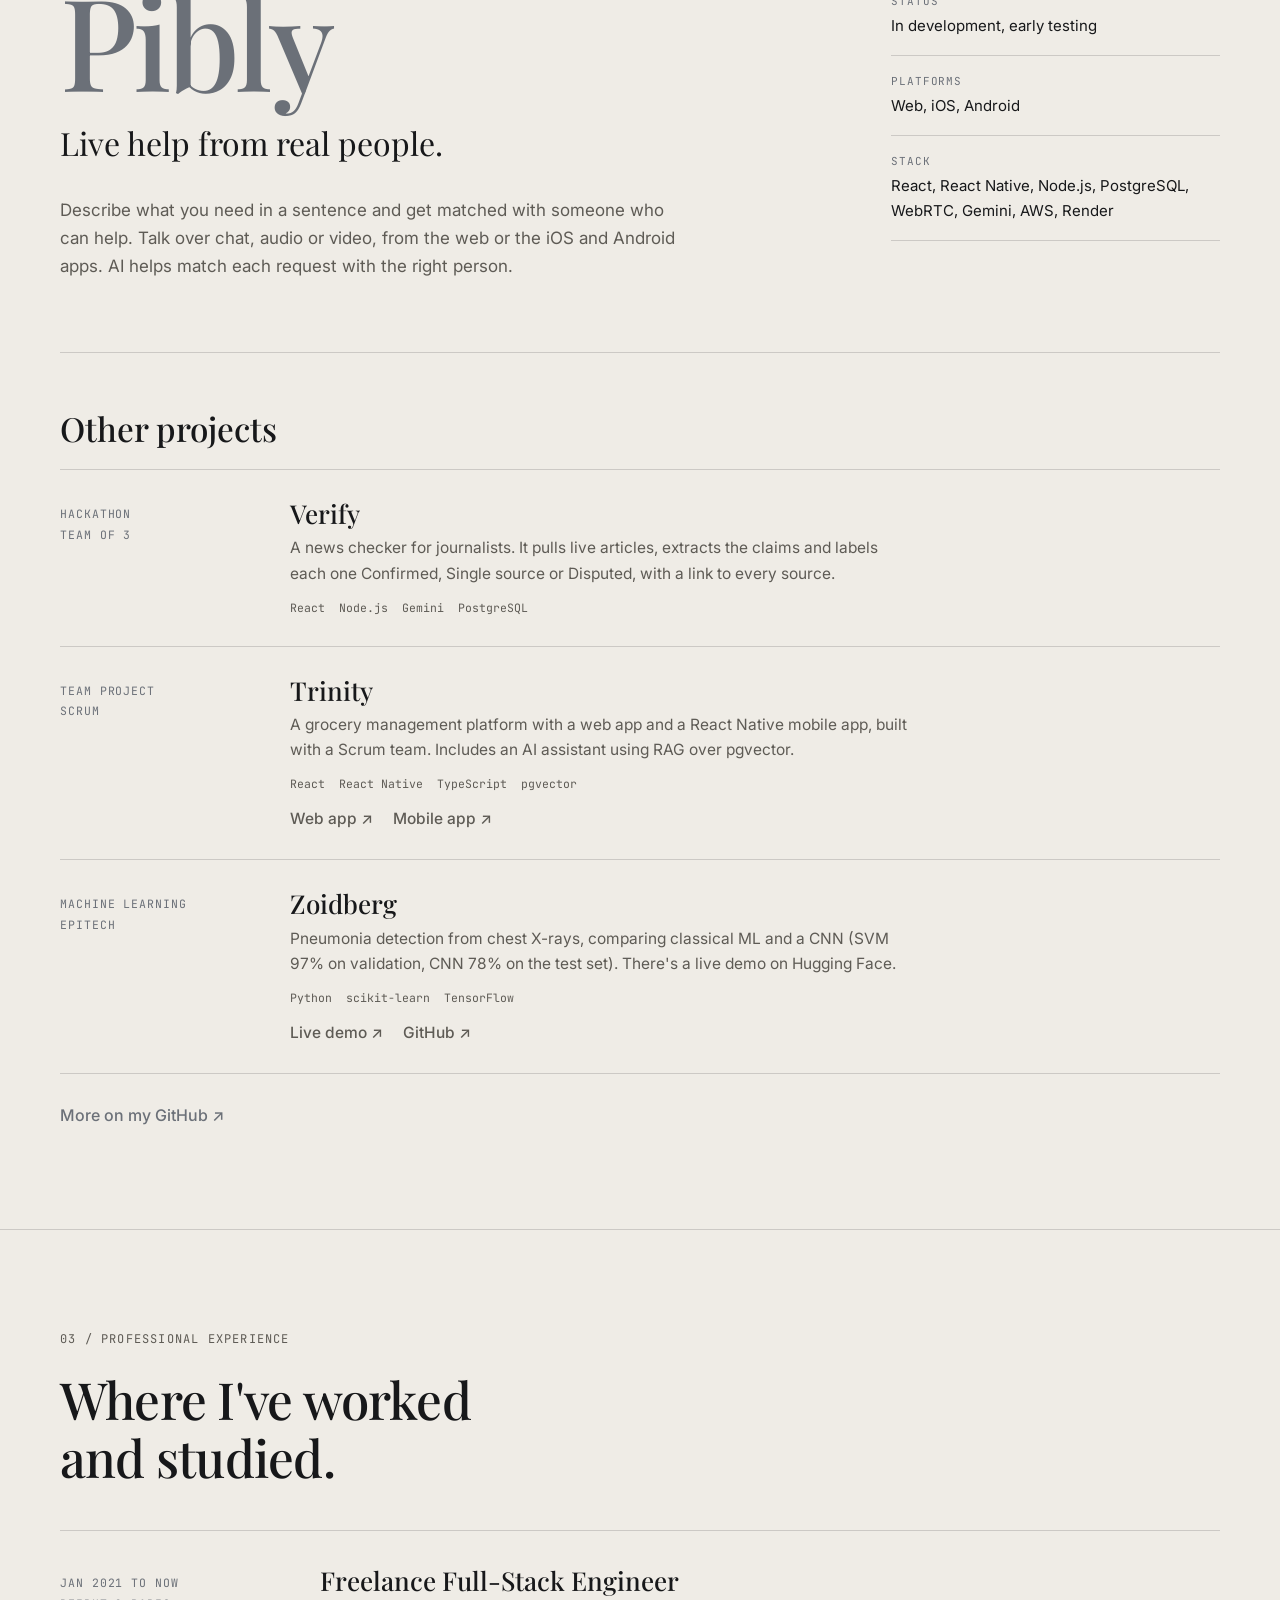
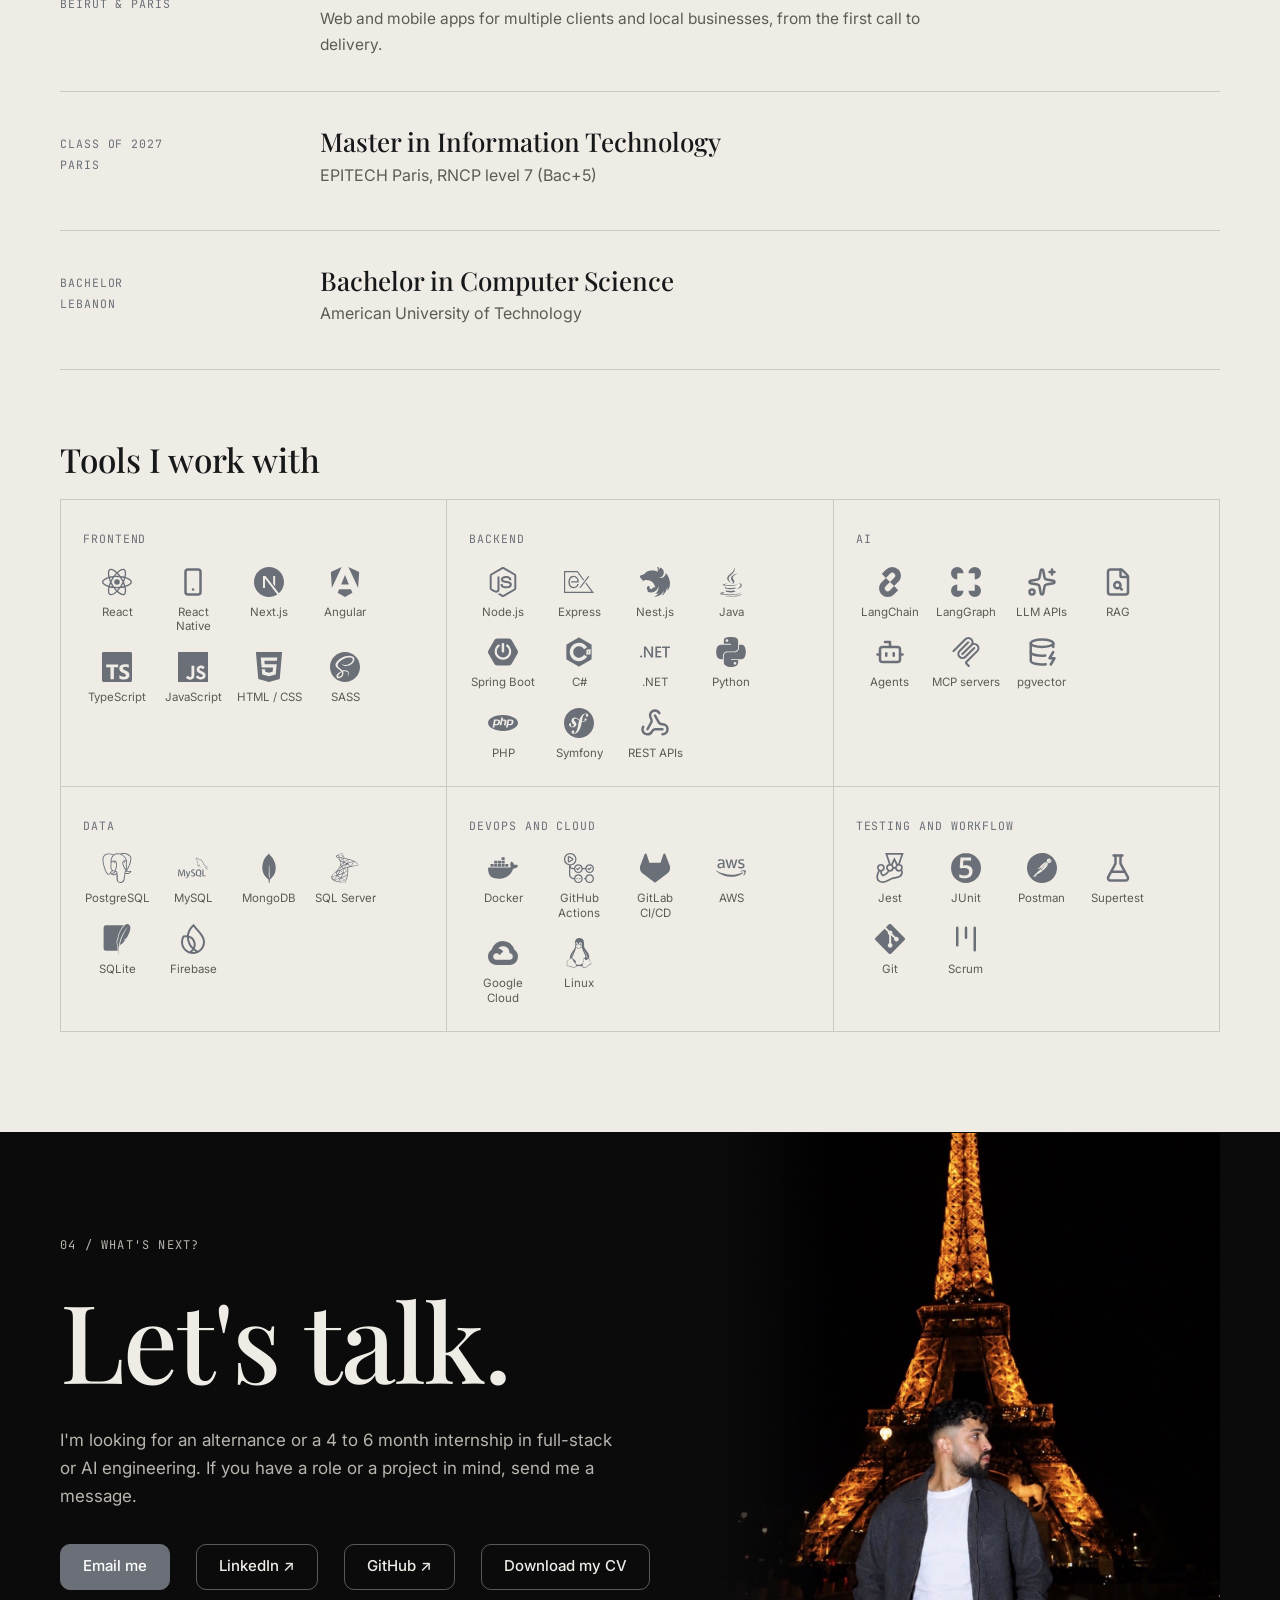
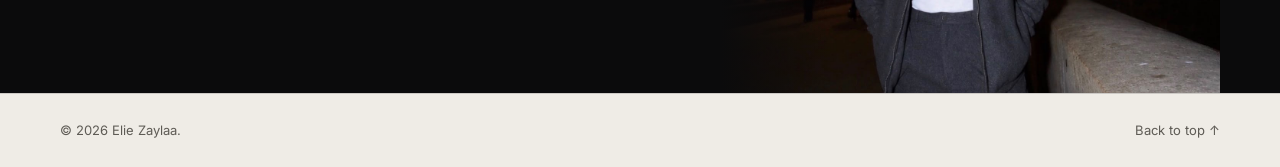
==== commit f68c358b: "Add tool icons to the toolbox, phone icon for React Native, mobile layout Co-Authored-By: Claude Son" ====
--- a/index.html
+++ b/index.html
@@ -32,7 +32,7 @@
       href="https://fonts.googleapis.com/css2?family=Inter:wght@400;500;600&family=Playfair+Display:wght@400;500;600&family=JetBrains+Mono:wght@400;500&display=swap"
       rel="stylesheet"
     />
-    <link rel="stylesheet" href="css/style.css?v=11" />
+    <link rel="stylesheet" href="css/style.css?v=15" />
 
     <script type="application/ld+json">
       {
@@ -216,12 +216,80 @@
 
           <h3 class="serif-lg tools-title reveal">Tools I work with</h3>
           <div class="toolbox reveal">
-            <div><span class="mono-sm red">Frontend</span><p>React, React Native, Next.js, Angular, TypeScript, JavaScript, HTML / CSS, SASS</p></div>
-            <div><span class="mono-sm red">Backend</span><p>Node.js / Express, Nest.js, Java / Spring Boot, C# / .NET, Python, PHP / Symfony, REST APIs</p></div>
-            <div><span class="mono-sm red">AI</span><p>LLM APIs, RAG, LangChain / LangGraph, agents, MCP servers, pgvector</p></div>
-            <div><span class="mono-sm red">Data</span><p>PostgreSQL, MySQL, MongoDB, SQL Server, SQLite, Firebase</p></div>
-            <div><span class="mono-sm red">DevOps and cloud</span><p>Docker, GitHub Actions, GitLab CI/CD, AWS, Google Cloud, Linux</p></div>
-            <div><span class="mono-sm red">Testing and workflow</span><p>Jest, Supertest, JUnit, Postman, Scrum, Git</p></div>
+            <div>
+              <span class="mono-sm red">Frontend</span>
+              <ul class="tools">
+                <li class="tool i-react" title="React"><i aria-hidden="true"></i><span>React</span></li>
+                <li class="tool i-reactnative" title="React Native"><i aria-hidden="true"></i><span>React Native</span></li>
+                <li class="tool i-nextdotjs" title="Next.js"><i aria-hidden="true"></i><span>Next.js</span></li>
+                <li class="tool i-angular" title="Angular"><i aria-hidden="true"></i><span>Angular</span></li>
+                <li class="tool i-typescript" title="TypeScript"><i aria-hidden="true"></i><span>TypeScript</span></li>
+                <li class="tool i-javascript" title="JavaScript"><i aria-hidden="true"></i><span>JavaScript</span></li>
+                <li class="tool i-html5" title="HTML / CSS"><i aria-hidden="true"></i><span>HTML / CSS</span></li>
+                <li class="tool i-sass" title="SASS"><i aria-hidden="true"></i><span>SASS</span></li>
+              </ul>
+            </div>
+            <div>
+              <span class="mono-sm red">Backend</span>
+              <ul class="tools">
+                <li class="tool i-nodedotjs" title="Node.js"><i aria-hidden="true"></i><span>Node.js</span></li>
+                <li class="tool i-express" title="Express"><i aria-hidden="true"></i><span>Express</span></li>
+                <li class="tool i-nestjs" title="Nest.js"><i aria-hidden="true"></i><span>Nest.js</span></li>
+                <li class="tool i-java" title="Java"><i aria-hidden="true"></i><span>Java</span></li>
+                <li class="tool i-springboot" title="Spring Boot"><i aria-hidden="true"></i><span>Spring Boot</span></li>
+                <li class="tool i-csharp" title="C#"><i aria-hidden="true"></i><span>C#</span></li>
+                <li class="tool i-dotnet" title=".NET"><i aria-hidden="true"></i><span>.NET</span></li>
+                <li class="tool i-python" title="Python"><i aria-hidden="true"></i><span>Python</span></li>
+                <li class="tool i-php" title="PHP"><i aria-hidden="true"></i><span>PHP</span></li>
+                <li class="tool i-symfony" title="Symfony"><i aria-hidden="true"></i><span>Symfony</span></li>
+                <li class="tool i-restapi" title="REST APIs"><i aria-hidden="true"></i><span>REST APIs</span></li>
+              </ul>
+            </div>
+            <div>
+              <span class="mono-sm red">AI</span>
+              <ul class="tools">
+                <li class="tool i-langchain" title="LangChain"><i aria-hidden="true"></i><span>LangChain</span></li>
+                <li class="tool i-langgraph" title="LangGraph"><i aria-hidden="true"></i><span>LangGraph</span></li>
+                <li class="tool i-llmapi" title="LLM APIs"><i aria-hidden="true"></i><span>LLM APIs</span></li>
+                <li class="tool i-rag" title="RAG"><i aria-hidden="true"></i><span>RAG</span></li>
+                <li class="tool i-agents" title="Agents"><i aria-hidden="true"></i><span>Agents</span></li>
+                <li class="tool i-modelcontextprotocol" title="MCP servers"><i aria-hidden="true"></i><span>MCP servers</span></li>
+                <li class="tool i-pgvector" title="pgvector"><i aria-hidden="true"></i><span>pgvector</span></li>
+              </ul>
+            </div>
+            <div>
+              <span class="mono-sm red">Data</span>
+              <ul class="tools">
+                <li class="tool i-postgresql" title="PostgreSQL"><i aria-hidden="true"></i><span>PostgreSQL</span></li>
+                <li class="tool i-mysql" title="MySQL"><i aria-hidden="true"></i><span>MySQL</span></li>
+                <li class="tool i-mongodb" title="MongoDB"><i aria-hidden="true"></i><span>MongoDB</span></li>
+                <li class="tool i-microsoftsqlserver" title="SQL Server"><i aria-hidden="true"></i><span>SQL Server</span></li>
+                <li class="tool i-sqlite" title="SQLite"><i aria-hidden="true"></i><span>SQLite</span></li>
+                <li class="tool i-firebase" title="Firebase"><i aria-hidden="true"></i><span>Firebase</span></li>
+              </ul>
+            </div>
+            <div>
+              <span class="mono-sm red">DevOps and cloud</span>
+              <ul class="tools">
+                <li class="tool i-docker" title="Docker"><i aria-hidden="true"></i><span>Docker</span></li>
+                <li class="tool i-githubactions" title="GitHub Actions"><i aria-hidden="true"></i><span>GitHub Actions</span></li>
+                <li class="tool i-gitlab" title="GitLab CI/CD"><i aria-hidden="true"></i><span>GitLab CI/CD</span></li>
+                <li class="tool i-amazonwebservices" title="AWS"><i aria-hidden="true"></i><span>AWS</span></li>
+                <li class="tool i-googlecloud" title="Google Cloud"><i aria-hidden="true"></i><span>Google Cloud</span></li>
+                <li class="tool i-linux" title="Linux"><i aria-hidden="true"></i><span>Linux</span></li>
+              </ul>
+            </div>
+            <div>
+              <span class="mono-sm red">Testing and workflow</span>
+              <ul class="tools">
+                <li class="tool i-jest" title="Jest"><i aria-hidden="true"></i><span>Jest</span></li>
+                <li class="tool i-junit5" title="JUnit"><i aria-hidden="true"></i><span>JUnit</span></li>
+                <li class="tool i-postman" title="Postman"><i aria-hidden="true"></i><span>Postman</span></li>
+                <li class="tool i-supertest" title="Supertest"><i aria-hidden="true"></i><span>Supertest</span></li>
+                <li class="tool i-git" title="Git"><i aria-hidden="true"></i><span>Git</span></li>
+                <li class="tool i-scrum" title="Scrum"><i aria-hidden="true"></i><span>Scrum</span></li>
+              </ul>
+            </div>
           </div>
         </div>
       </section>
--- a/css/style.css
+++ b/css/style.css
@@ -185,7 +185,7 @@
 @media (max-width: 900px) {
   .contact-grid { grid-template-columns: 1fr; gap: 0; }
   .contact-copy { padding: 64px 0 36px; }
-  .paris { min-height: 0; aspect-ratio: 4 / 5; margin: 0 -28px; }
+  .paris { min-height: 0; height: 0; padding-bottom: min(125vw, 720px); width: 100vw; margin: 0 calc(50% - 50vw); align-self: start; }
   .paris::before { display: none; }
 }
 
@@ -193,3 +193,106 @@
 .nav-links .lang:hover { color: var(--red); border-color: var(--red); }
 .nav-links a.nav-pibly { color: var(--red); }
 .t-body > p:not(.sub) { margin-top: 10px; color: var(--muted); font-size: 15.5px; max-width: 62ch; }
+
+/* Tool icons */
+.toolbox > div { padding: 24px 22px 26px; }
+.tools { display: flex; flex-wrap: wrap; gap: 18px 8px; margin-top: 16px; }
+.tool { width: 68px; display: flex; flex-direction: column; align-items: center; gap: 8px; text-align: center; }
+.tool i { display: block; width: 30px; height: 30px; background: var(--red); transition: background .2s ease, transform .2s ease; -webkit-mask-size: contain; mask-size: contain; -webkit-mask-repeat: no-repeat; mask-repeat: no-repeat; -webkit-mask-position: center; mask-position: center; }
+.tool span { font-size: 11.5px; line-height: 1.25; color: var(--muted); }
+.tool:hover i { background: var(--c); transform: translateY(-2px); }
+@media (max-width: 560px) { .tool { width: 64px; } }
+.i-react { --c: #61DAFB; }
+.i-react i { -webkit-mask-image: url(../assets/icons/react.svg); mask-image: url(../assets/icons/react.svg); }
+.i-nextdotjs { --c: #17181a; }
+.i-nextdotjs i { -webkit-mask-image: url(../assets/icons/nextdotjs.svg); mask-image: url(../assets/icons/nextdotjs.svg); }
+.i-angular { --c: #DD0031; }
+.i-angular i { -webkit-mask-image: url(../assets/icons/angular.svg); mask-image: url(../assets/icons/angular.svg); }
+.i-typescript { --c: #3178C6; }
+.i-typescript i { -webkit-mask-image: url(../assets/icons/typescript.svg); mask-image: url(../assets/icons/typescript.svg); }
+.i-javascript { --c: #E8C81B; }
+.i-javascript i { -webkit-mask-image: url(../assets/icons/javascript.svg); mask-image: url(../assets/icons/javascript.svg); }
+.i-html5 { --c: #E34F26; }
+.i-html5 i { -webkit-mask-image: url(../assets/icons/html5.svg); mask-image: url(../assets/icons/html5.svg); }
+.i-sass { --c: #CC6699; }
+.i-sass i { -webkit-mask-image: url(../assets/icons/sass.svg); mask-image: url(../assets/icons/sass.svg); }
+.i-nodedotjs { --c: #5FA04E; }
+.i-nodedotjs i { -webkit-mask-image: url(../assets/icons/nodedotjs.svg); mask-image: url(../assets/icons/nodedotjs.svg); }
+.i-express { --c: #17181a; }
+.i-express i { -webkit-mask-image: url(../assets/icons/express.svg); mask-image: url(../assets/icons/express.svg); }
+.i-nestjs { --c: #E0234E; }
+.i-nestjs i { -webkit-mask-image: url(../assets/icons/nestjs.svg); mask-image: url(../assets/icons/nestjs.svg); }
+.i-java { --c: #E76F00; }
+.i-java i { -webkit-mask-image: url(../assets/icons/java.svg); mask-image: url(../assets/icons/java.svg); }
+.i-springboot { --c: #6DB33F; }
+.i-springboot i { -webkit-mask-image: url(../assets/icons/springboot.svg); mask-image: url(../assets/icons/springboot.svg); }
+.i-csharp { --c: #68217A; }
+.i-csharp i { -webkit-mask-image: url(../assets/icons/csharp.svg); mask-image: url(../assets/icons/csharp.svg); }
+.i-dotnet { --c: #512BD4; }
+.i-dotnet i { -webkit-mask-image: url(../assets/icons/dotnet.svg); mask-image: url(../assets/icons/dotnet.svg); }
+.i-python { --c: #3776AB; }
+.i-python i { -webkit-mask-image: url(../assets/icons/python.svg); mask-image: url(../assets/icons/python.svg); }
+.i-php { --c: #777BB4; }
+.i-php i { -webkit-mask-image: url(../assets/icons/php.svg); mask-image: url(../assets/icons/php.svg); }
+.i-symfony { --c: #17181a; }
+.i-symfony i { -webkit-mask-image: url(../assets/icons/symfony.svg); mask-image: url(../assets/icons/symfony.svg); }
+.i-langchain { --c: #1C3C3C; }
+.i-langchain i { -webkit-mask-image: url(../assets/icons/langchain.svg); mask-image: url(../assets/icons/langchain.svg); }
+.i-postgresql { --c: #4169E1; }
+.i-postgresql i { -webkit-mask-image: url(../assets/icons/postgresql.svg); mask-image: url(../assets/icons/postgresql.svg); }
+.i-mysql { --c: #4479A1; }
+.i-mysql i { -webkit-mask-image: url(../assets/icons/mysql.svg); mask-image: url(../assets/icons/mysql.svg); }
+.i-mongodb { --c: #47A248; }
+.i-mongodb i { -webkit-mask-image: url(../assets/icons/mongodb.svg); mask-image: url(../assets/icons/mongodb.svg); }
+.i-microsoftsqlserver { --c: #CC2927; }
+.i-microsoftsqlserver i { -webkit-mask-image: url(../assets/icons/microsoftsqlserver.svg); mask-image: url(../assets/icons/microsoftsqlserver.svg); }
+.i-sqlite { --c: #003B57; }
+.i-sqlite i { -webkit-mask-image: url(../assets/icons/sqlite.svg); mask-image: url(../assets/icons/sqlite.svg); }
+.i-firebase { --c: #DD2C00; }
+.i-firebase i { -webkit-mask-image: url(../assets/icons/firebase.svg); mask-image: url(../assets/icons/firebase.svg); }
+.i-docker { --c: #2496ED; }
+.i-docker i { -webkit-mask-image: url(../assets/icons/docker.svg); mask-image: url(../assets/icons/docker.svg); }
+.i-githubactions { --c: #2088FF; }
+.i-githubactions i { -webkit-mask-image: url(../assets/icons/githubactions.svg); mask-image: url(../assets/icons/githubactions.svg); }
+.i-gitlab { --c: #FC6D26; }
+.i-gitlab i { -webkit-mask-image: url(../assets/icons/gitlab.svg); mask-image: url(../assets/icons/gitlab.svg); }
+.i-amazonwebservices { --c: #FF9900; }
+.i-amazonwebservices i { -webkit-mask-image: url(../assets/icons/amazonwebservices.svg); mask-image: url(../assets/icons/amazonwebservices.svg); }
+.i-googlecloud { --c: #4285F4; }
+.i-googlecloud i { -webkit-mask-image: url(../assets/icons/googlecloud.svg); mask-image: url(../assets/icons/googlecloud.svg); }
+.i-linux { --c: #17181a; }
+.i-linux i { -webkit-mask-image: url(../assets/icons/linux.svg); mask-image: url(../assets/icons/linux.svg); }
+.i-jest { --c: #C21325; }
+.i-jest i { -webkit-mask-image: url(../assets/icons/jest.svg); mask-image: url(../assets/icons/jest.svg); }
+.i-junit5 { --c: #25A162; }
+.i-junit5 i { -webkit-mask-image: url(../assets/icons/junit5.svg); mask-image: url(../assets/icons/junit5.svg); }
+.i-postman { --c: #FF6C37; }
+.i-postman i { -webkit-mask-image: url(../assets/icons/postman.svg); mask-image: url(../assets/icons/postman.svg); }
+.i-git { --c: #F03C2E; }
+.i-git i { -webkit-mask-image: url(../assets/icons/git.svg); mask-image: url(../assets/icons/git.svg); }
+.i-reactnative { --c: #61DAFB; }
+.i-reactnative i { -webkit-mask-image: url(../assets/icons/reactnative.svg); mask-image: url(../assets/icons/reactnative.svg); }
+.i-restapi { --c: #17181a; }
+.i-restapi i { -webkit-mask-image: url(../assets/icons/restapi.svg); mask-image: url(../assets/icons/restapi.svg); }
+.i-langgraph { --c: #1C3C3C; }
+.i-langgraph i { -webkit-mask-image: url(../assets/icons/langgraph.svg); mask-image: url(../assets/icons/langgraph.svg); }
+.i-llmapi { --c: #17181a; }
+.i-llmapi i { -webkit-mask-image: url(../assets/icons/llmapi.svg); mask-image: url(../assets/icons/llmapi.svg); }
+.i-rag { --c: #17181a; }
+.i-rag i { -webkit-mask-image: url(../assets/icons/rag.svg); mask-image: url(../assets/icons/rag.svg); }
+.i-agents { --c: #17181a; }
+.i-agents i { -webkit-mask-image: url(../assets/icons/agents.svg); mask-image: url(../assets/icons/agents.svg); }
+.i-modelcontextprotocol { --c: #17181a; }
+.i-modelcontextprotocol i { -webkit-mask-image: url(../assets/icons/modelcontextprotocol.svg); mask-image: url(../assets/icons/modelcontextprotocol.svg); }
+.i-pgvector { --c: #17181a; }
+.i-pgvector i { -webkit-mask-image: url(../assets/icons/pgvector.svg); mask-image: url(../assets/icons/pgvector.svg); }
+.i-supertest { --c: #17181a; }
+.i-supertest i { -webkit-mask-image: url(../assets/icons/supertest.svg); mask-image: url(../assets/icons/supertest.svg); }
+.i-scrum { --c: #17181a; }
+.i-scrum i { -webkit-mask-image: url(../assets/icons/scrum.svg); mask-image: url(../assets/icons/scrum.svg); }
+@media (max-width: 560px) {
+  .toolbox > div { padding: 22px 18px 24px; }
+  .tools { gap: 16px 0; }
+  .tool { width: 25%; }
+  .tool span { font-size: 11px; }
+}
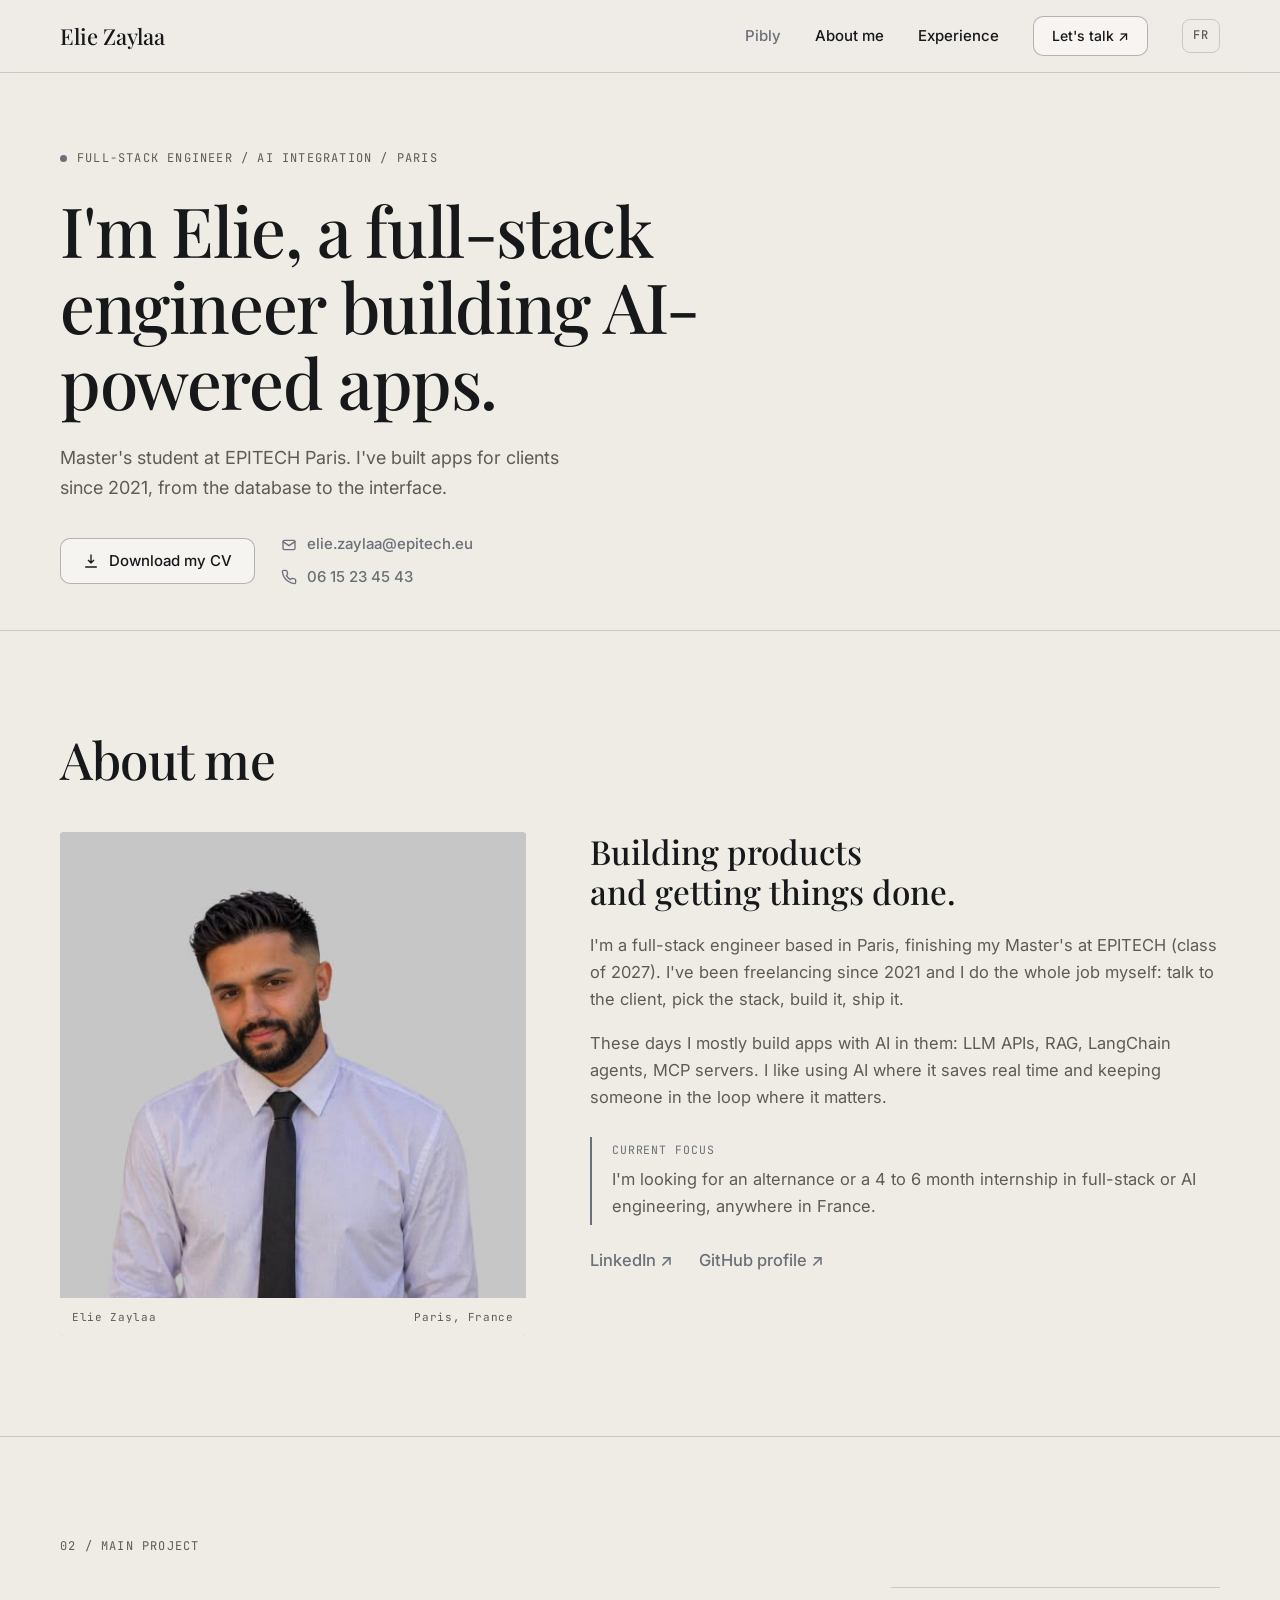
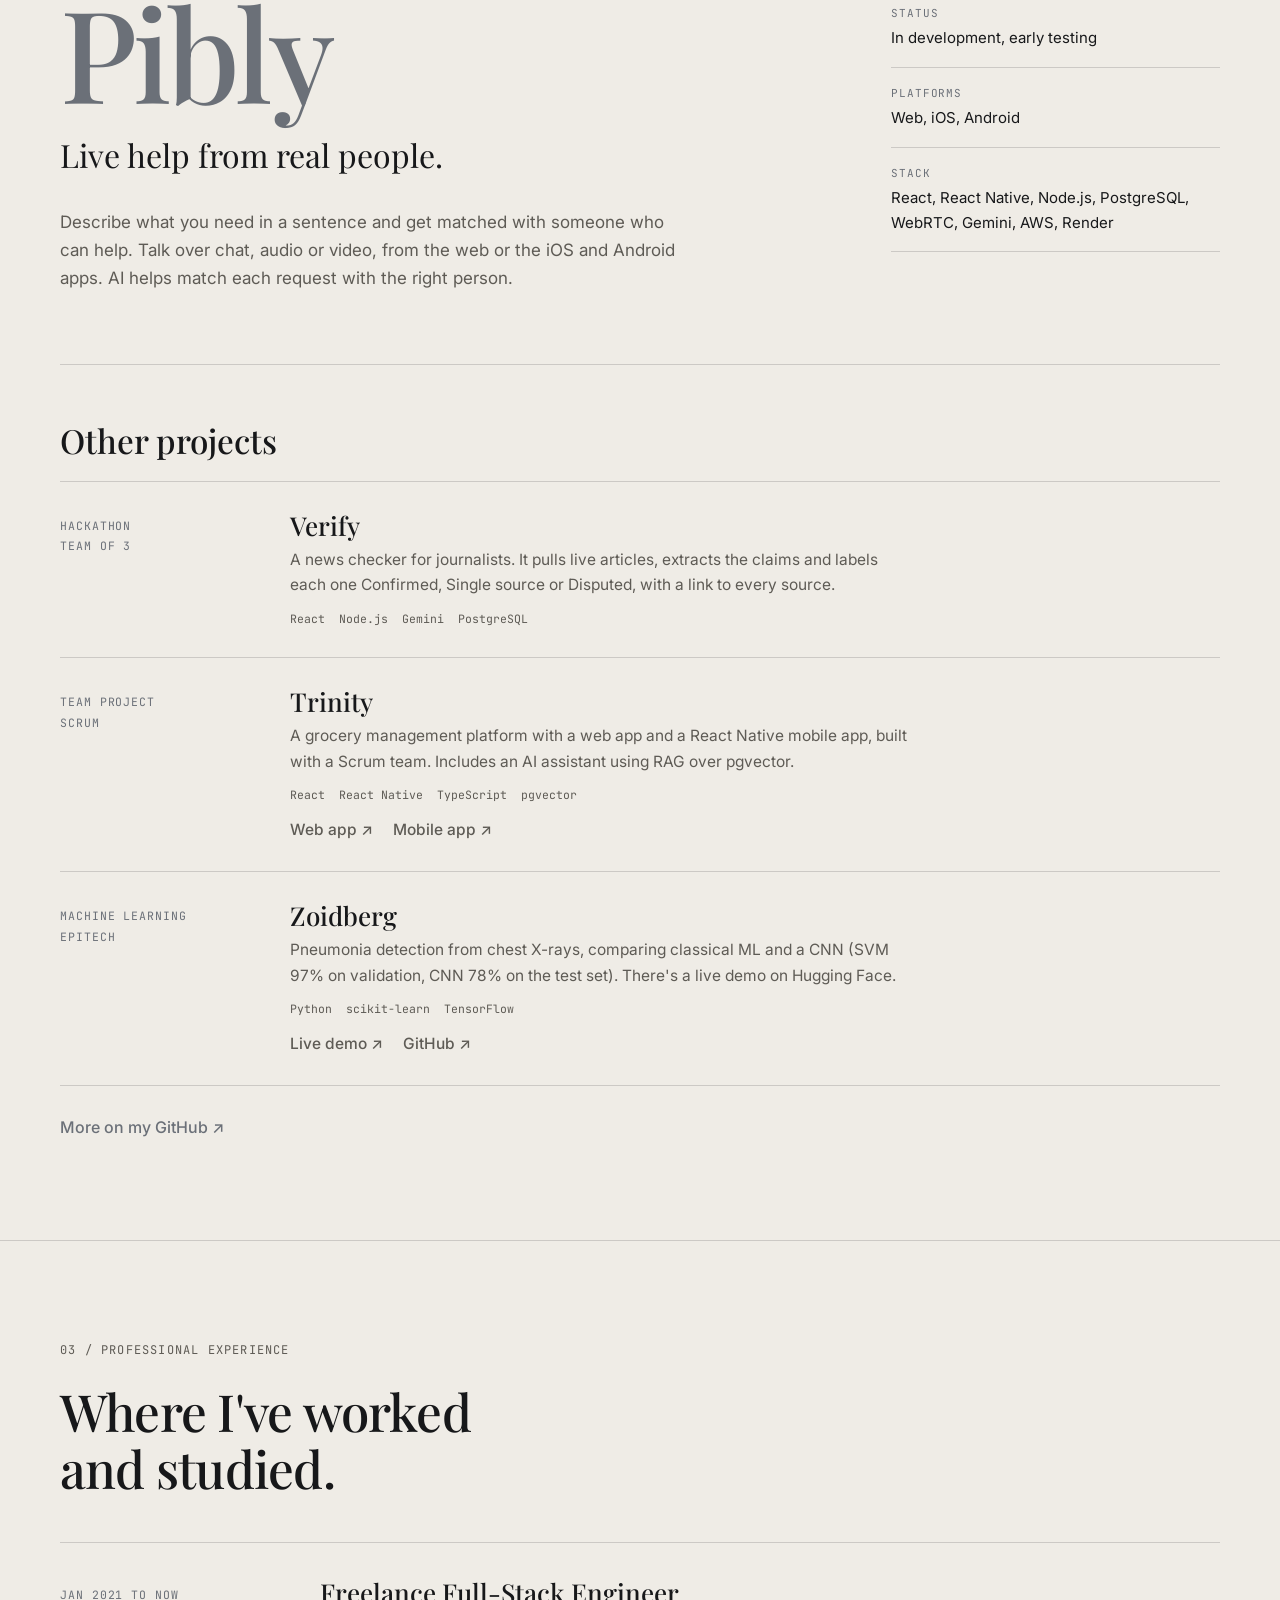
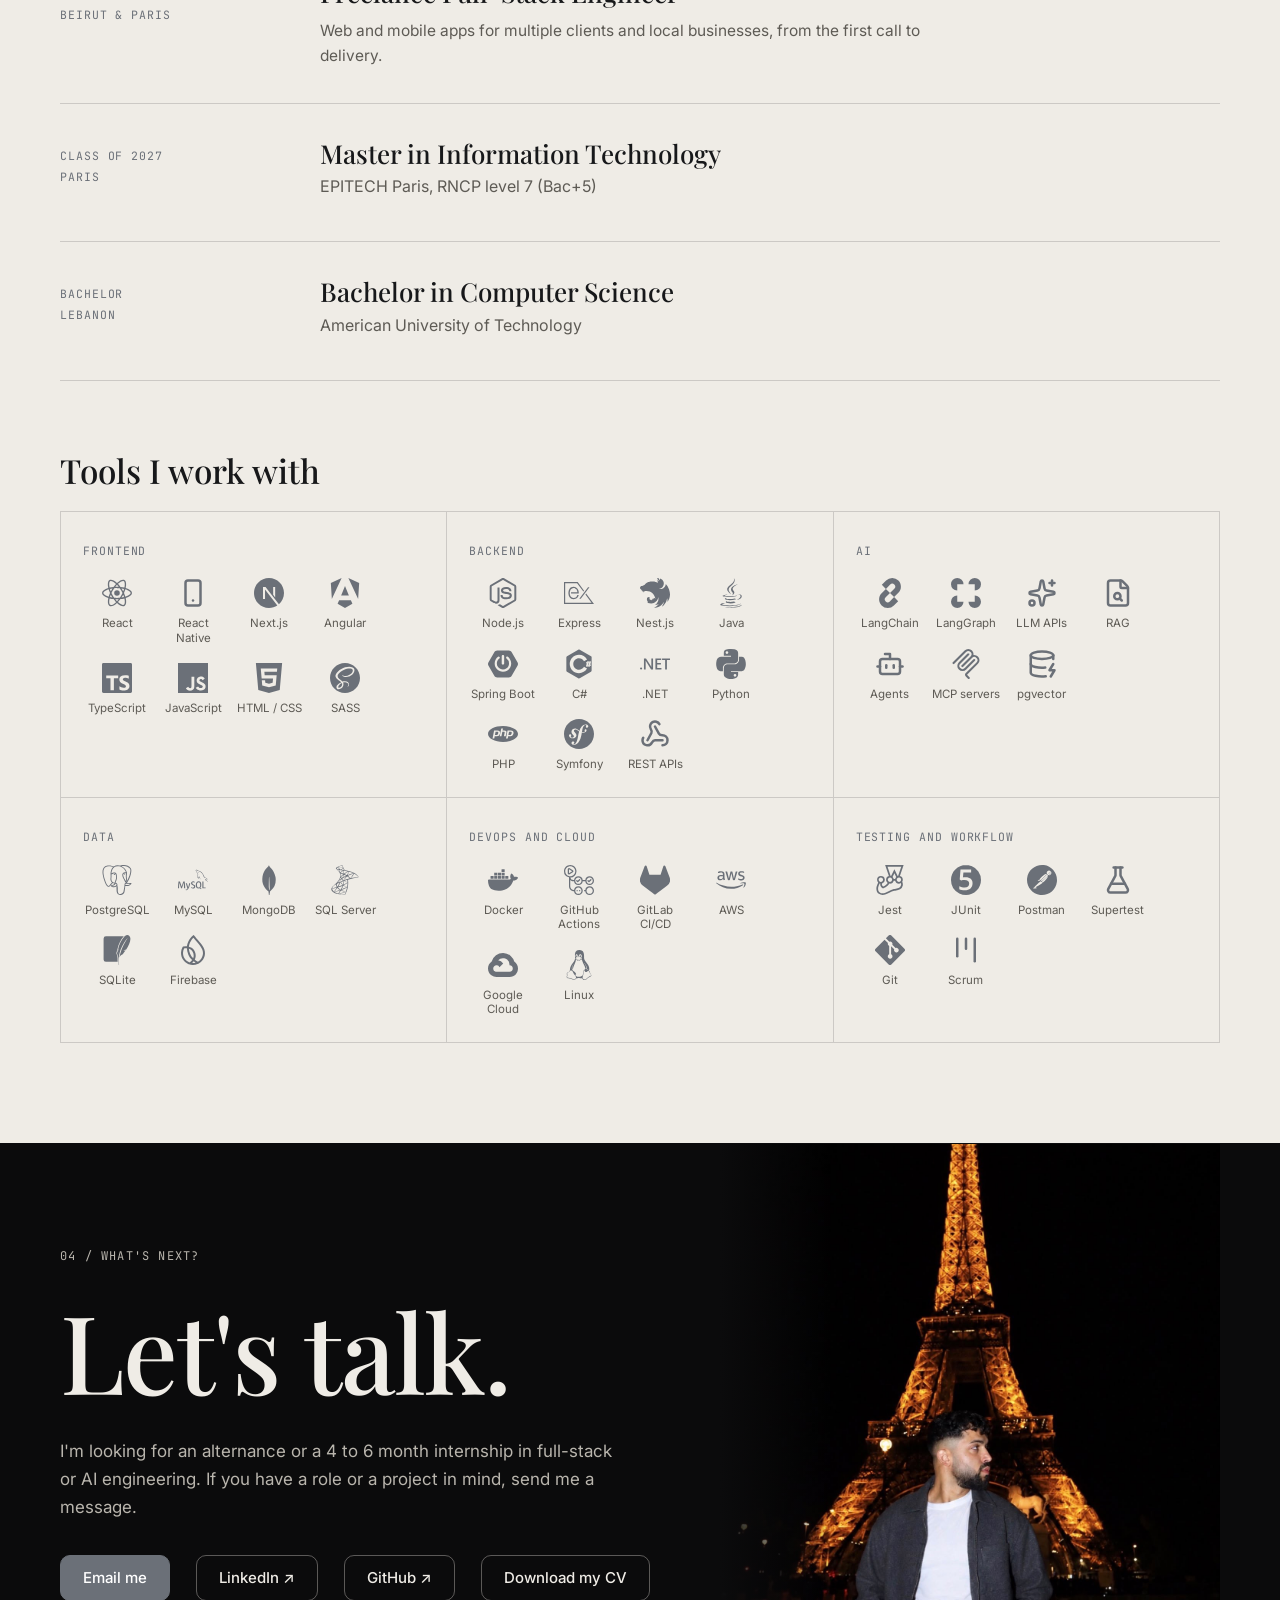
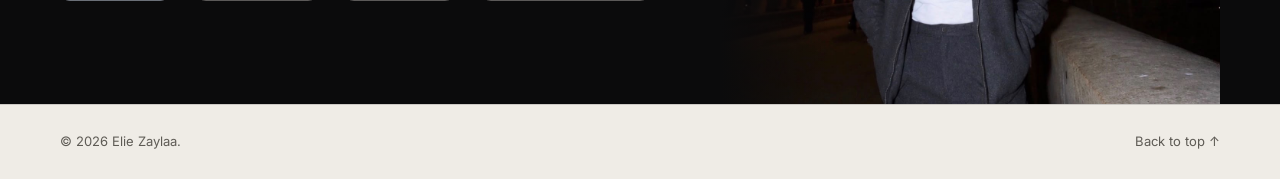
==== commit 78f3c00b: "Add phone number under email in hero Co-Authored-By: Claude Sonnet 5.5 <noreply@anthropic.com> Claud" ====
--- a/index.html
+++ b/index.html
@@ -32,7 +32,7 @@
       href="https://fonts.googleapis.com/css2?family=Inter:wght@400;500;600&family=Playfair+Display:wght@400;500;600&family=JetBrains+Mono:wght@400;500&display=swap"
       rel="stylesheet"
     />
-    <link rel="stylesheet" href="css/style.css?v=15" />
+    <link rel="stylesheet" href="css/style.css?v=16" />
 
     <script type="application/ld+json">
       {
@@ -81,10 +81,16 @@
               <svg width="16" height="16" viewBox="0 0 24 24" fill="none" stroke="currentColor" stroke-width="2" stroke-linecap="round" stroke-linejoin="round" aria-hidden="true"><path d="M12 3v12m0 0l-4-4m4 4l4-4M4 21h16"/></svg>
               Download my CV
             </a>
+            <div class="contact-lines">
             <a class="mail" href="mailto:elie.zaylaa@epitech.eu">
               <svg width="16" height="16" viewBox="0 0 24 24" fill="none" stroke="currentColor" stroke-width="2" stroke-linecap="round" stroke-linejoin="round" aria-hidden="true"><rect x="3" y="5" width="18" height="14" rx="2"/><path d="M3 7l9 6 9-6"/></svg>
               elie.zaylaa@epitech.eu
             </a>
+            <a class="mail" href="tel:+33615234543">
+              <svg width="16" height="16" viewBox="0 0 24 24" fill="none" stroke="currentColor" stroke-width="2" stroke-linecap="round" stroke-linejoin="round" aria-hidden="true"><path d="M22 16.9v3a2 2 0 0 1-2.2 2 19.8 19.8 0 0 1-8.6-3.1 19.5 19.5 0 0 1-6-6A19.8 19.8 0 0 1 2.1 4.2 2 2 0 0 1 4.1 2h3a2 2 0 0 1 2 1.7c.1 1 .4 1.9.7 2.8a2 2 0 0 1-.5 2.1L8.1 9.9a16 16 0 0 0 6 6l1.3-1.3a2 2 0 0 1 2.1-.4c.9.3 1.8.6 2.8.7a2 2 0 0 1 1.7 2z"/></svg>
+              06 15 23 45 43
+            </a>
+          </div>
           </div>
           </div>
         </div>
--- a/css/style.css
+++ b/css/style.css
@@ -62,6 +62,7 @@
 .btn.red-btn:hover { background: var(--red-dark); border-color: var(--red-dark); }
 .mail { display: inline-flex; align-items: center; gap: 10px; color: var(--red); font-weight: 500; font-size: 15px; }
 .mail:hover { text-decoration: underline; text-underline-offset: 4px; }
+.contact-lines { display: flex; flex-direction: column; align-items: flex-start; gap: 8px; }
 .hero-actions { display: flex; flex-wrap: wrap; align-items: center; gap: 14px 26px; }
 
 /* Labels and titles */
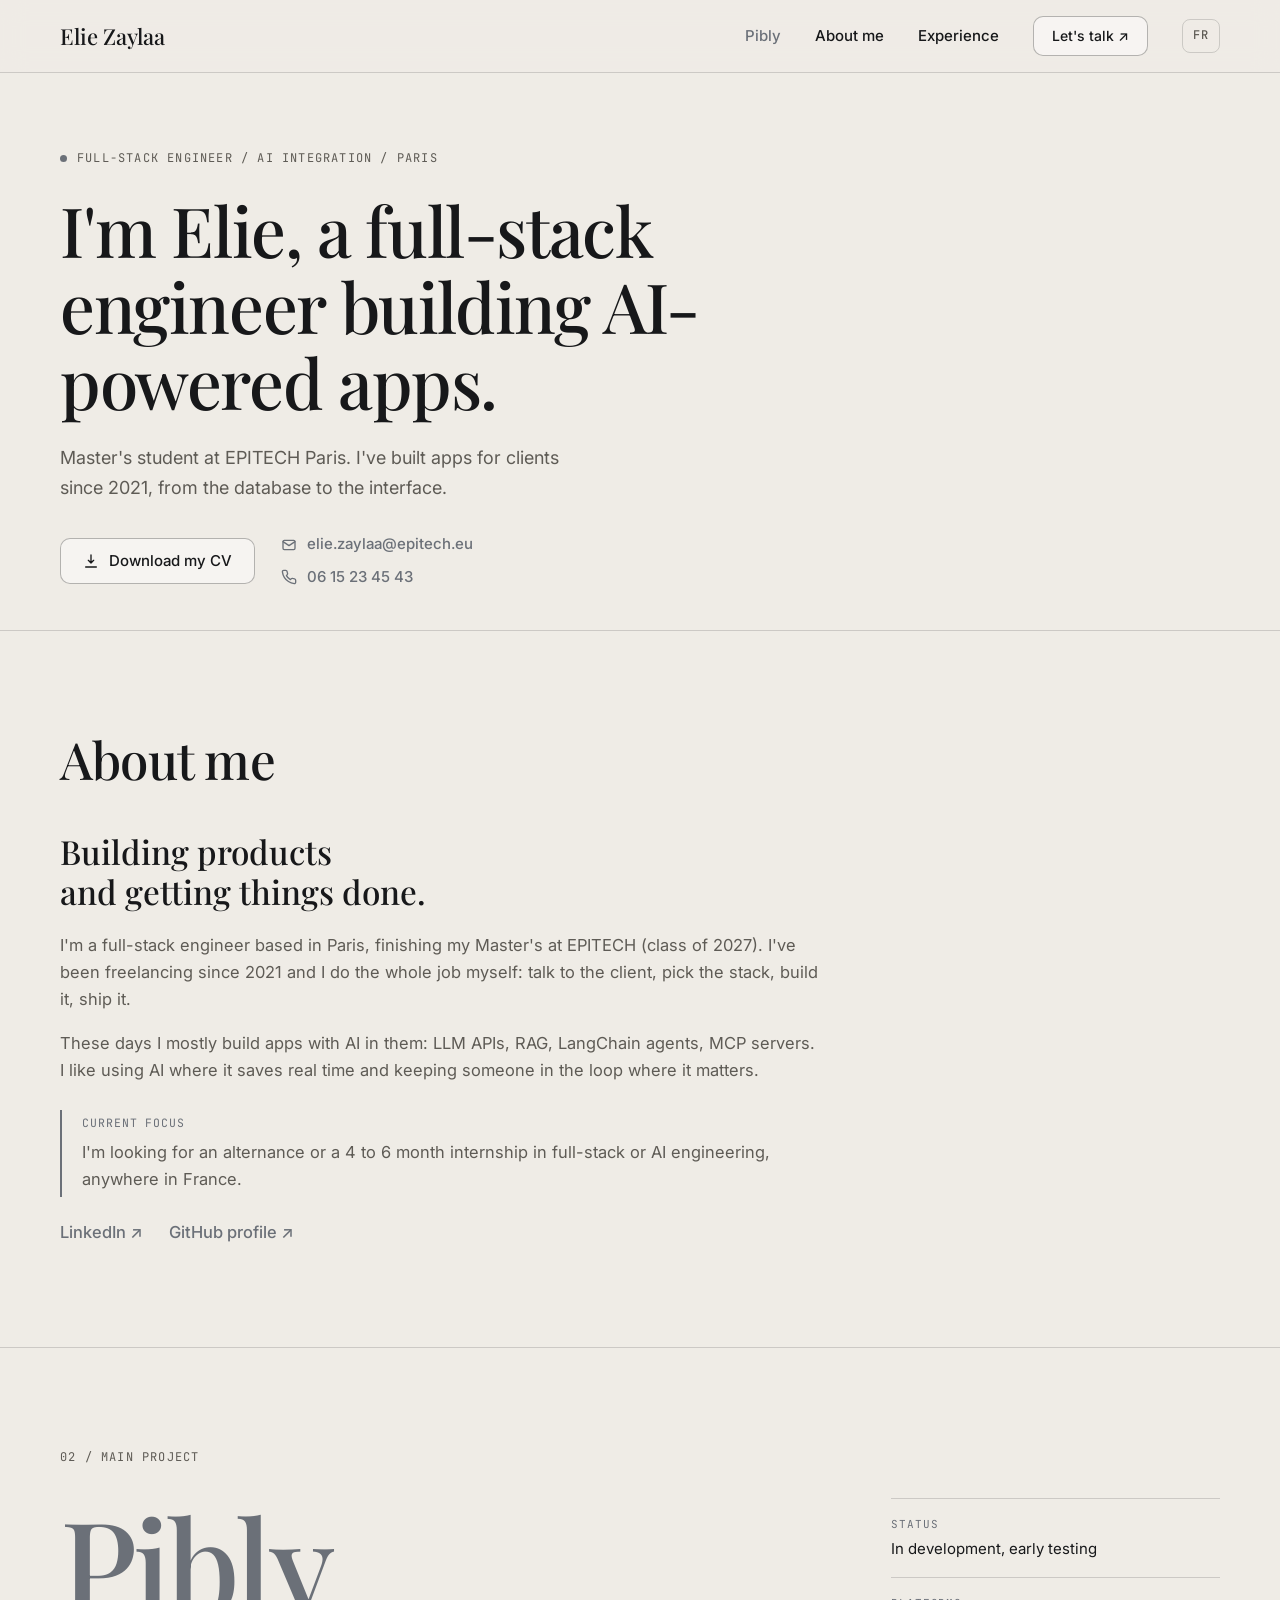
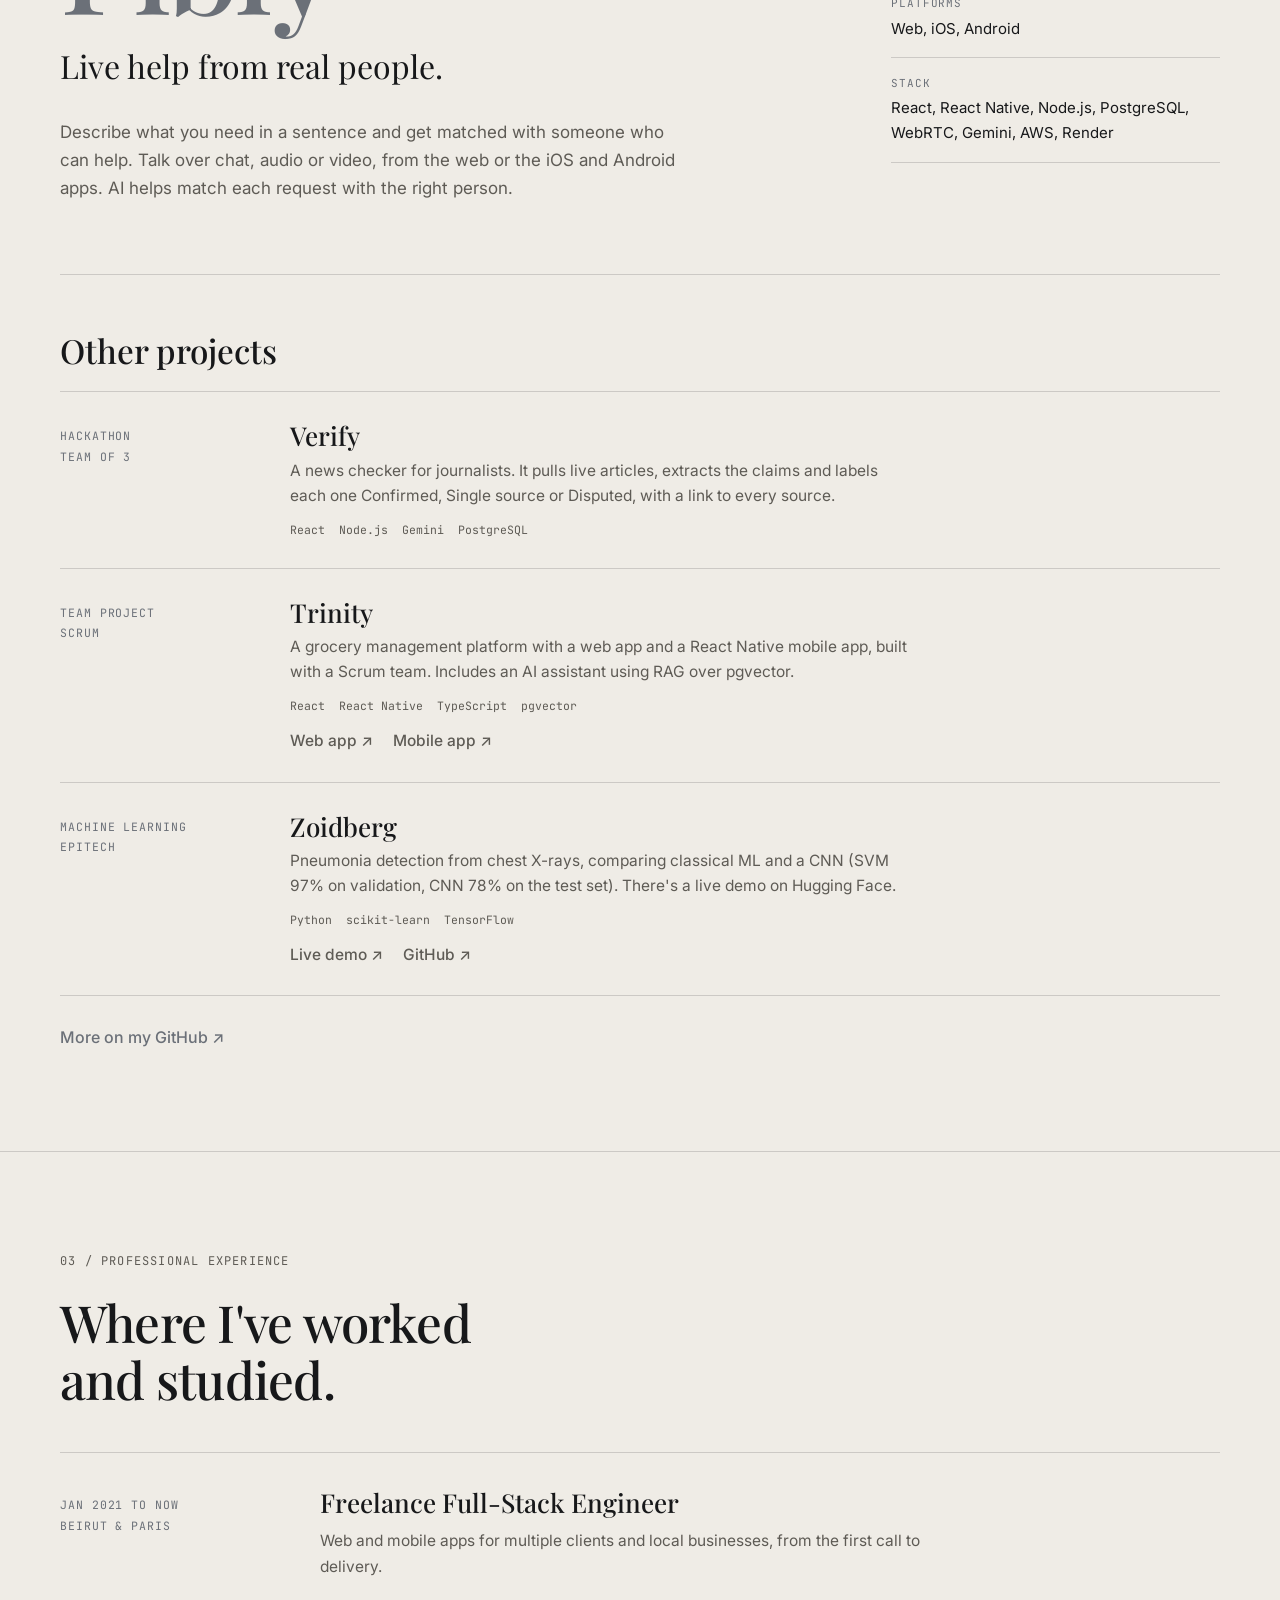
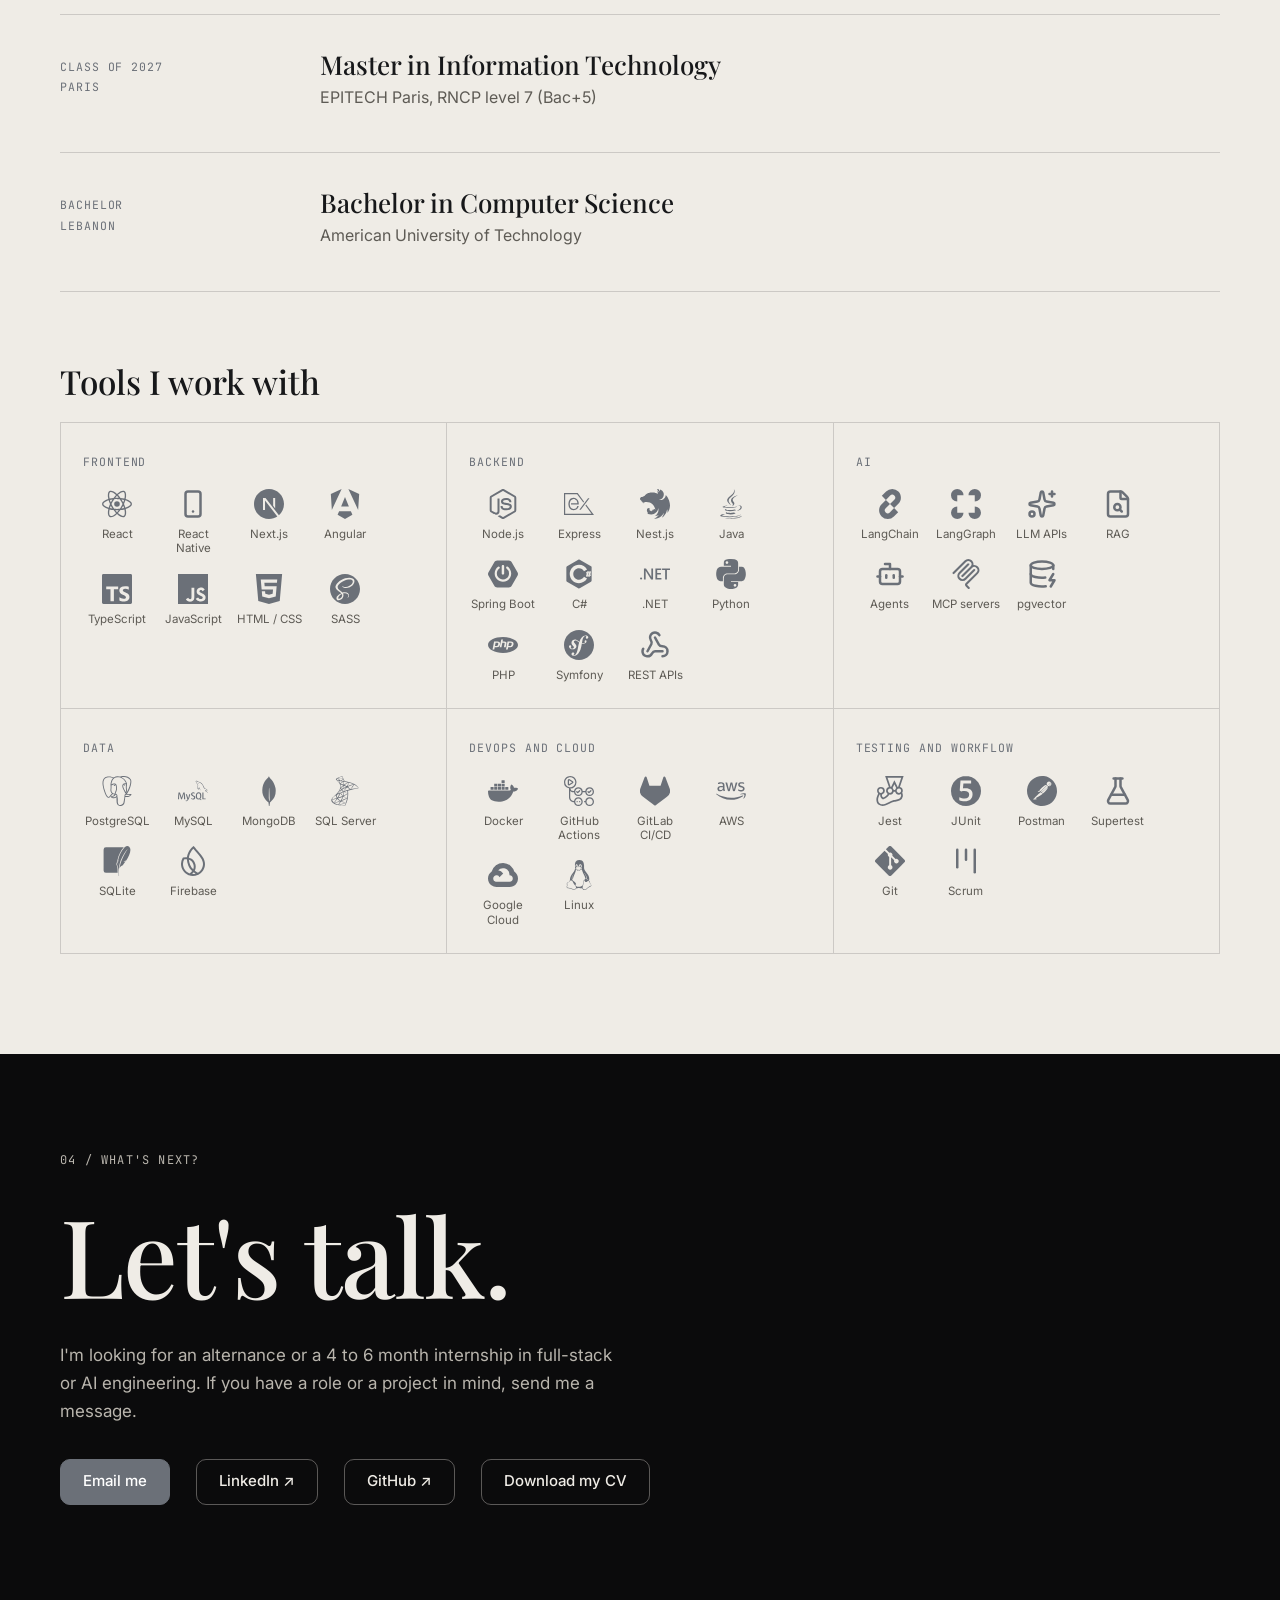
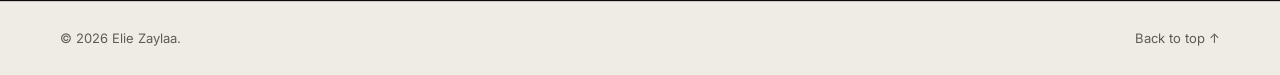
==== commit a88cf1c1: "Remove About me portrait and Paris photo from the site Co-Authored-By: Claude Sonnet 5.5 <noreply@an" ====
--- a/index.html
+++ b/index.html
@@ -32,7 +32,7 @@
       href="https://fonts.googleapis.com/css2?family=Inter:wght@400;500;600&family=Playfair+Display:wght@400;500;600&family=JetBrains+Mono:wght@400;500&display=swap"
       rel="stylesheet"
     />
-    <link rel="stylesheet" href="css/style.css?v=16" />
+    <link rel="stylesheet" href="css/style.css?v=17" />
 
     <script type="application/ld+json">
       {
@@ -101,10 +101,6 @@
         <div class="wrap">
           <h2 class="title reveal">About me</h2>
           <div class="about-grid">
-            <figure class="portrait reveal">
-              <img src="assets/photo.jpg?v=4" alt="Elie Zaylaa" width="1200" height="1200" loading="lazy" />
-              <figcaption><span>Elie Zaylaa</span><span>Paris, France</span></figcaption>
-            </figure>
             <div class="reveal">
               <h3 class="serif-lg">Building products<br />and getting things done.</h3>
               <p>
@@ -317,10 +313,7 @@
               <a class="btn" href="assets/en/CV_Elie_Zaylaa.pdf" download>Download my CV</a>
             </div>
           </div>
-          <figure class="paris reveal">
-            <img src="assets/paris.jpg?v=1" alt="Elie in front of the Eiffel Tower at night" width="1306" height="1971" loading="lazy" />
-          </figure>
-        </div>
+          </div>
       </section>
     </main>
 
--- a/css/style.css
+++ b/css/style.css
@@ -78,7 +78,7 @@
 
 /* Sections */
 .section { padding: 100px 0; border-top: 1px solid var(--line); }
-.about-grid { display: grid; grid-template-columns: 0.85fr 1.15fr; gap: 64px; align-items: start; }
+.about-grid { display: grid; grid-template-columns: minmax(0, 760px); gap: 64px; align-items: start; }
 .portrait { position: relative; border-radius: 4px; overflow: hidden; background: #c6c6c6; }
 .portrait img { width: 100%; height: auto; aspect-ratio: 1 / 1; object-fit: cover; }
 .portrait figcaption { display: flex; justify-content: space-between; padding: 10px 12px; font-family: var(--mono); font-size: 11px; letter-spacing: 0.06em; background: var(--bg); color: var(--muted); }
@@ -178,7 +178,7 @@
 .contact .btn:hover { background: rgba(239, 236, 230, 0.1); border-color: #efece6; }
 .contact .btn.red-btn { background: var(--red); border-color: var(--red); color: #fff; }
 .contact .btn.red-btn:hover { background: var(--red-dark); border-color: var(--red-dark); }
-.contact-grid { display: grid; grid-template-columns: 1.1fr 0.9fr; gap: 48px; align-items: center; }
+.contact-grid { display: grid; grid-template-columns: minmax(0, 760px); gap: 48px; align-items: center; }
 .contact-copy { padding: 96px 0; }
 .paris { margin: 0; align-self: stretch; min-height: 560px; position: relative; }
 .paris img { position: absolute; inset: 0; width: 100%; height: 100%; object-fit: cover; object-position: 50% 62%; }
